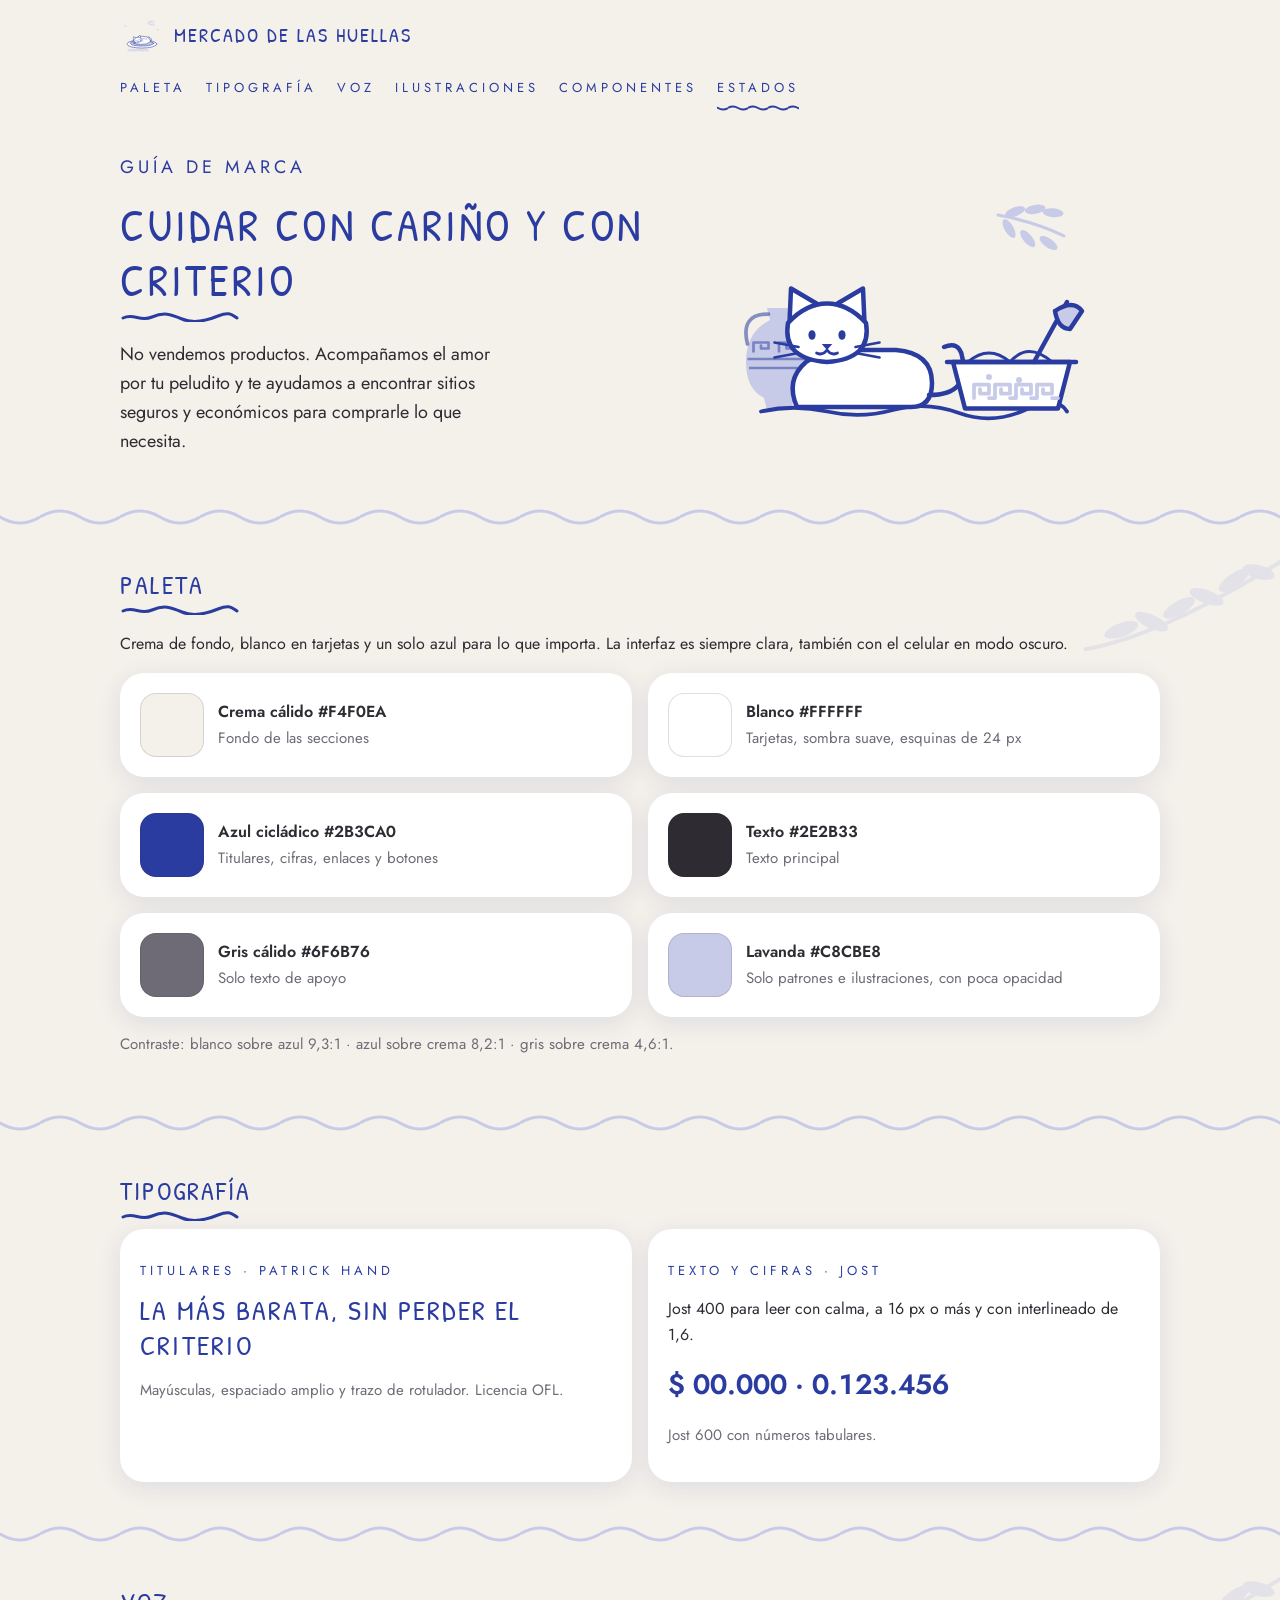
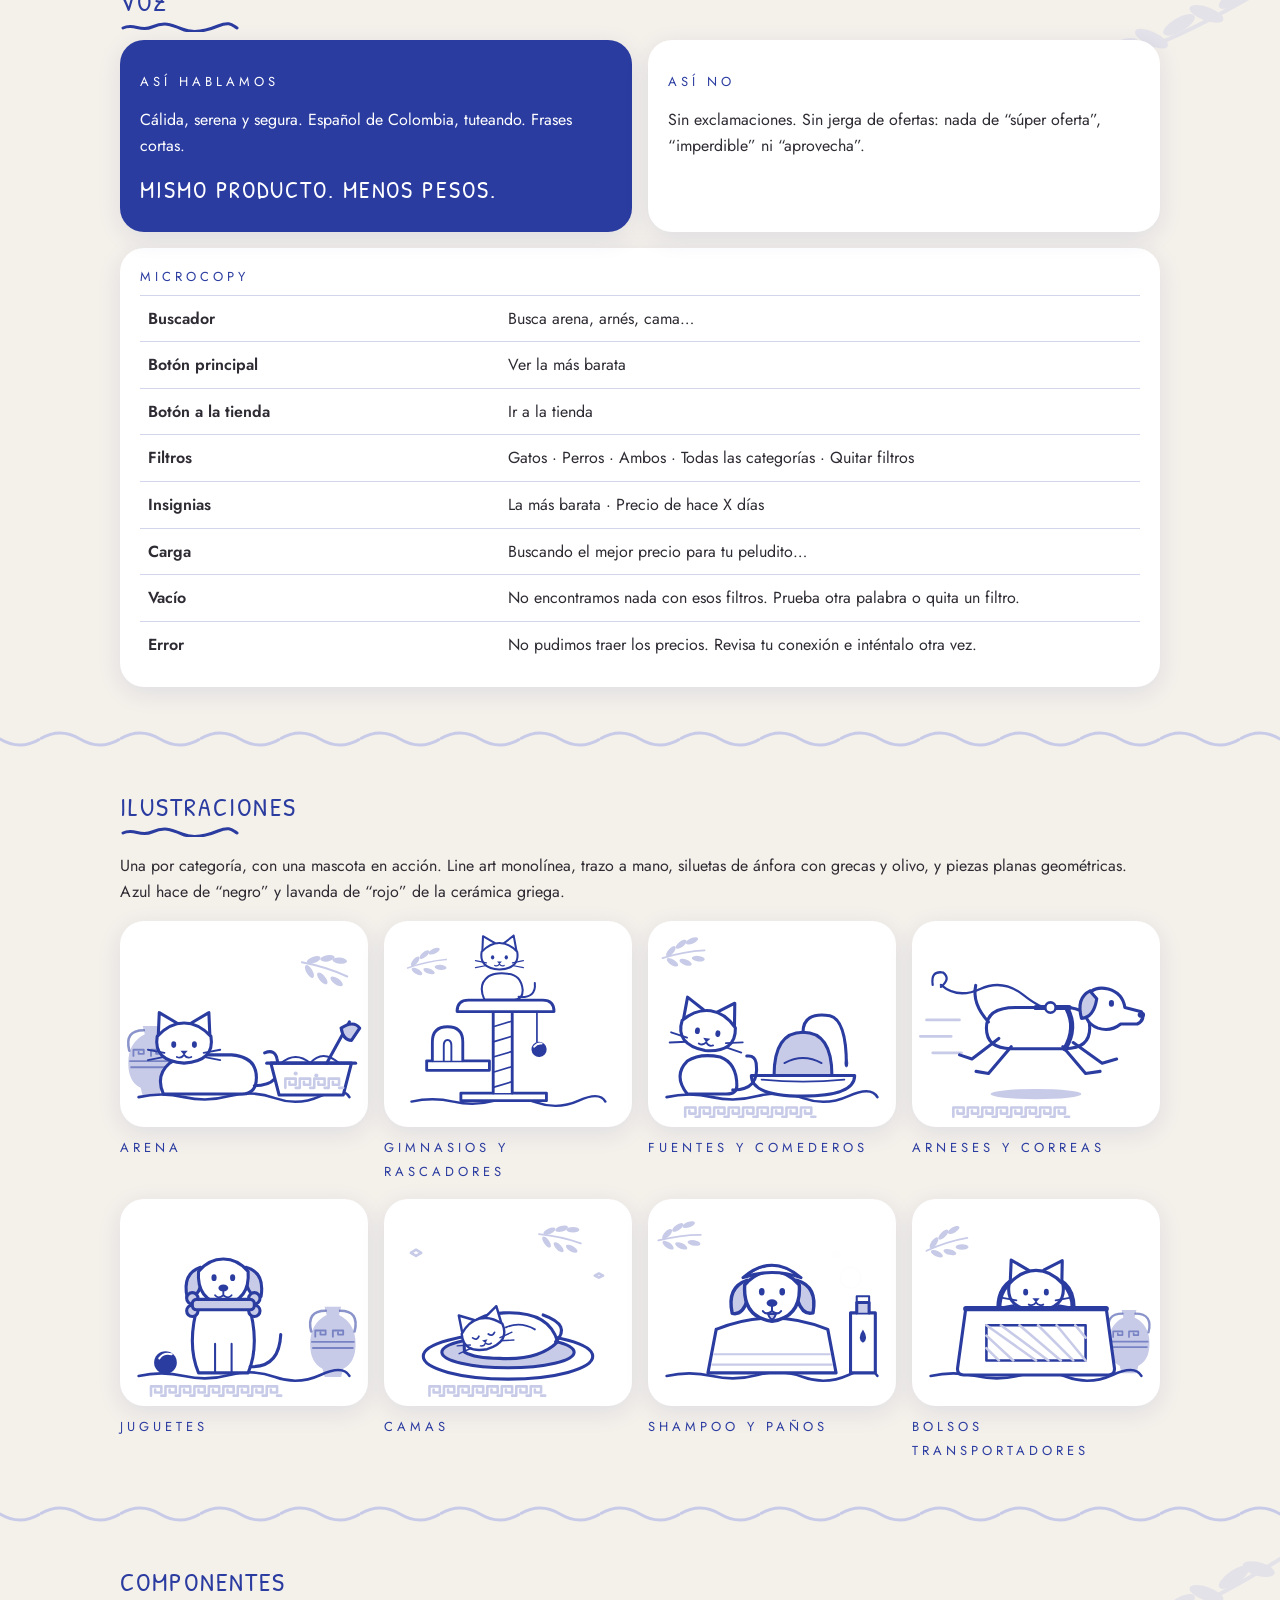
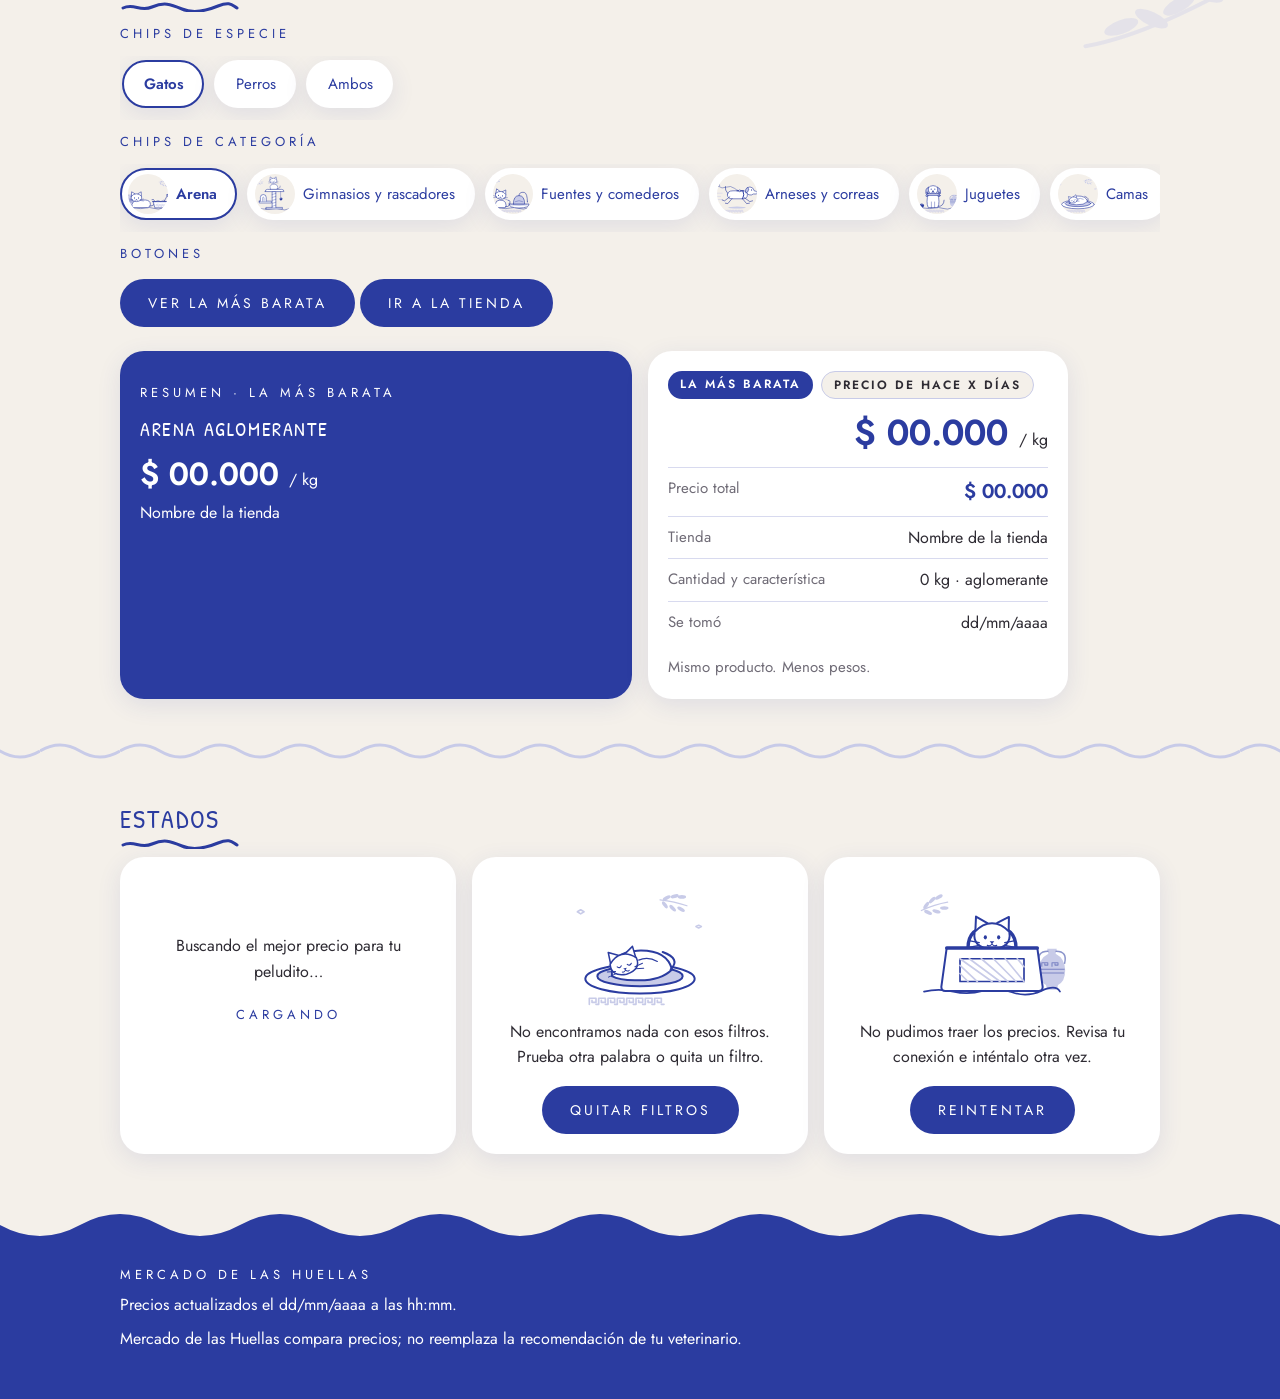
==== brand.html @ 682b3432 "Agrega BRAND.md, brand.html, estilos de marca y 8 ilustraciones SVG Co-Authored-By: Claude Sonnet 5." ====
<!doctype html>
<html lang="es-CO">
<head>
<meta charset="utf-8">
<meta name="viewport" content="width=device-width, initial-scale=1">
<meta name="color-scheme" content="light">
<meta name="theme-color" content="#F4F0EA">
<title>Marca · Mercado de las Huellas</title>
<link rel="preconnect" href="https://fonts.googleapis.com">
<link rel="preconnect" href="https://fonts.gstatic.com" crossorigin>
<link rel="stylesheet" href="https://fonts.googleapis.com/css2?family=Jost:wght@400;600&family=Patrick+Hand&display=swap">
<link rel="stylesheet" href="assets/css/marca.css">
</head>
<body>
<header class="cabecera">
  <div class="contenedor">
    <a class="marca" href="brand.html"><img src="assets/ilustraciones/camas.svg" alt="" width="44" height="37"><b>Mercado de las Huellas</b></a>
    <nav aria-label="Secciones de la marca">
      <ul class="menu">
        <li><a href="#paleta" aria-current="true">Paleta</a></li>
        <li><a href="#tipografia">Tipografía</a></li>
        <li><a href="#voz">Voz</a></li>
        <li><a href="#ilustraciones">Ilustraciones</a></li>
        <li><a href="#componentes">Componentes</a></li>
        <li><a href="#estados">Estados</a></li>
      </ul>
    </nav>
    <div class="hero">
      <div>
        <p class="etiqueta">Guía de marca</p>
        <h1>Cuidar con cariño y con criterio</h1>
        <p>No vendemos productos. Acompañamos el amor por tu peludito y te ayudamos a encontrar sitios seguros y económicos para comprarle lo que necesita.</p>
      </div>
      <img src="assets/ilustraciones/arena-sanitaria.svg" alt="Gato sentado como pan junto a su arenero, con una ánfora y una rama de olivo" width="360" height="300">
    </div>
  </div>
</header>

<div class="onda" aria-hidden="true"></div>

<main>
<section class="seccion seccion--rama" id="paleta">
  <div class="contenedor">
    <h2>Paleta</h2>
    <p>Crema de fondo, blanco en tarjetas y un solo azul para lo que importa. La interfaz es siempre clara, también con el celular en modo oscuro.</p>
    <div class="rejilla rejilla--2">
      <div class="tarjeta muestra"><i style="background:#F4F0EA"></i><div><b>Crema cálido #F4F0EA</b><span class="apoyo">Fondo de las secciones</span></div></div>
      <div class="tarjeta muestra"><i style="background:#FFFFFF"></i><div><b>Blanco #FFFFFF</b><span class="apoyo">Tarjetas, sombra suave, esquinas de 24 px</span></div></div>
      <div class="tarjeta muestra"><i style="background:#2B3CA0"></i><div><b>Azul cicládico #2B3CA0</b><span class="apoyo">Titulares, cifras, enlaces y botones</span></div></div>
      <div class="tarjeta muestra"><i style="background:#2E2B33"></i><div><b>Texto #2E2B33</b><span class="apoyo">Texto principal</span></div></div>
      <div class="tarjeta muestra"><i style="background:#6F6B76"></i><div><b>Gris cálido #6F6B76</b><span class="apoyo">Solo texto de apoyo</span></div></div>
      <div class="tarjeta muestra"><i style="background:#C8CBE8"></i><div><b>Lavanda #C8CBE8</b><span class="apoyo">Solo patrones e ilustraciones, con poca opacidad</span></div></div>
    </div>
    <p class="apoyo">Contraste: blanco sobre azul 9,3:1 · azul sobre crema 8,2:1 · gris sobre crema 4,6:1.</p>
  </div>
</section>

<div class="onda" aria-hidden="true"></div>

<section class="seccion" id="tipografia">
  <div class="contenedor">
    <h2>Tipografía</h2>
    <div class="rejilla rejilla--2">
      <div class="tarjeta">
        <p class="etiqueta">Titulares · Patrick Hand</p>
        <h3 style="font-size:1.75rem">La más barata, sin perder el criterio</h3>
        <p class="apoyo">Mayúsculas, espaciado amplio y trazo de rotulador. Licencia OFL.</p>
      </div>
      <div class="tarjeta">
        <p class="etiqueta">Texto y cifras · Jost</p>
        <p>Jost 400 para leer con calma, a 16 px o más y con interlineado de 1,6.</p>
        <p class="cifra" style="font-size:1.75rem;margin:0">$ 00.000 · 0.123.456</p>
        <p class="apoyo">Jost 600 con números tabulares.</p>
      </div>
    </div>
  </div>
</section>

<div class="onda" aria-hidden="true"></div>

<section class="seccion seccion--rama" id="voz">
  <div class="contenedor">
    <h2>Voz</h2>
    <div class="rejilla rejilla--2">
      <div class="tarjeta tarjeta--azul">
        <p class="etiqueta">Así hablamos</p>
        <p>Cálida, serena y segura. Español de Colombia, tuteando. Frases cortas.</p>
        <h3 style="font-size:1.5rem">Mismo producto. Menos pesos.</h3>
      </div>
      <div class="tarjeta">
        <p class="etiqueta">Así no</p>
        <p>Sin exclamaciones. Sin jerga de ofertas: nada de “súper oferta”, “imperdible” ni “aprovecha”.</p>
      </div>
    </div>
    <div class="tarjeta" style="margin-top:16px">
      <table class="voz">
        <caption class="etiqueta" style="text-align:left;padding-bottom:8px">Microcopy</caption>
        <tbody>
          <tr><th scope="row">Buscador</th><td>Busca arena, arnés, cama…</td></tr>
          <tr><th scope="row">Botón principal</th><td>Ver la más barata</td></tr>
          <tr><th scope="row">Botón a la tienda</th><td>Ir a la tienda</td></tr>
          <tr><th scope="row">Filtros</th><td>Gatos · Perros · Ambos · Todas las categorías · Quitar filtros</td></tr>
          <tr><th scope="row">Insignias</th><td>La más barata · Precio de hace X días</td></tr>
          <tr><th scope="row">Carga</th><td>Buscando el mejor precio para tu peludito…</td></tr>
          <tr><th scope="row">Vacío</th><td>No encontramos nada con esos filtros. Prueba otra palabra o quita un filtro.</td></tr>
          <tr><th scope="row">Error</th><td>No pudimos traer los precios. Revisa tu conexión e inténtalo otra vez.</td></tr>
        </tbody>
      </table>
    </div>
  </div>
</section>

<div class="onda" aria-hidden="true"></div>

<section class="seccion" id="ilustraciones">
  <div class="contenedor">
    <h2>Ilustraciones</h2>
    <p>Una por categoría, con una mascota en acción. Line art monolínea, trazo a mano, siluetas de ánfora con grecas y olivo, y piezas planas geométricas. Azul hace de “negro” y lavanda de “rojo” de la cerámica griega.</p>
    <div class="rejilla rejilla--4 galeria">
<figure><img src="assets/ilustraciones/arena-sanitaria.svg" alt="Gato sentado como pan junto a su arenero" width="240" height="200" loading="lazy"><figcaption><span class="etiqueta">Arena</span></figcaption></figure>
<figure><img src="assets/ilustraciones/gimnasios-rascadores.svg" alt="Gato sobre su gimnasio atrapando una bolita colgante" width="240" height="200" loading="lazy"><figcaption><span class="etiqueta">Gimnasios y rascadores</span></figcaption></figure>
<figure><img src="assets/ilustraciones/fuentes-comederos.svg" alt="Gato sentado frente a una fuente de agua" width="240" height="200" loading="lazy"><figcaption><span class="etiqueta">Fuentes y comederos</span></figcaption></figure>
<figure><img src="assets/ilustraciones/arneses-correas.svg" alt="Perro con arnés corriendo con la correa al viento" width="240" height="200" loading="lazy"><figcaption><span class="etiqueta">Arneses y correas</span></figcaption></figure>
<figure><img src="assets/ilustraciones/juguetes-interactivos.svg" alt="Perro sentado con un hueso de juguete en la boca" width="240" height="200" loading="lazy"><figcaption><span class="etiqueta">Juguetes</span></figcaption></figure>
<figure><img src="assets/ilustraciones/camas.svg" alt="Gato durmiendo hecho un ovillo en su cama" width="240" height="200" loading="lazy"><figcaption><span class="etiqueta">Camas</span></figcaption></figure>
<figure><img src="assets/ilustraciones/shampoo-panos.svg" alt="Perro con toalla después del baño y burbujas" width="240" height="200" loading="lazy"><figcaption><span class="etiqueta">Shampoo y paños</span></figcaption></figure>
<figure><img src="assets/ilustraciones/bolsos-transportadores.svg" alt="Gato asomado en su bolso transportador" width="240" height="200" loading="lazy"><figcaption><span class="etiqueta">Bolsos transportadores</span></figcaption></figure>
    </div>
  </div>
</section>

<div class="onda" aria-hidden="true"></div>

<section class="seccion seccion--rama" id="componentes">
  <div class="contenedor">
    <h2>Componentes</h2>
    <p class="etiqueta">Chips de especie</p>
    <div class="chips" role="group" aria-label="Especie">
      <button class="chip chip--solo" type="button" aria-pressed="true">Gatos</button>
      <button class="chip chip--solo" type="button" aria-pressed="false">Perros</button>
      <button class="chip chip--solo" type="button" aria-pressed="false">Ambos</button>
    </div>
    <p class="etiqueta">Chips de categoría</p>
    <div class="chips" role="group" aria-label="Categoría">
<button class="chip" type="button" aria-pressed="true"><img src="assets/ilustraciones/arena-sanitaria.svg" alt="" width="40" height="40">Arena</button>
<button class="chip" type="button" aria-pressed="false"><img src="assets/ilustraciones/gimnasios-rascadores.svg" alt="" width="40" height="40">Gimnasios y rascadores</button>
<button class="chip" type="button" aria-pressed="false"><img src="assets/ilustraciones/fuentes-comederos.svg" alt="" width="40" height="40">Fuentes y comederos</button>
<button class="chip" type="button" aria-pressed="false"><img src="assets/ilustraciones/arneses-correas.svg" alt="" width="40" height="40">Arneses y correas</button>
<button class="chip" type="button" aria-pressed="false"><img src="assets/ilustraciones/juguetes-interactivos.svg" alt="" width="40" height="40">Juguetes</button>
<button class="chip" type="button" aria-pressed="false"><img src="assets/ilustraciones/camas.svg" alt="" width="40" height="40">Camas</button>
<button class="chip" type="button" aria-pressed="false"><img src="assets/ilustraciones/shampoo-panos.svg" alt="" width="40" height="40">Shampoo y paños</button>
<button class="chip" type="button" aria-pressed="false"><img src="assets/ilustraciones/bolsos-transportadores.svg" alt="" width="40" height="40">Bolsos transportadores</button>
    </div>
    <p class="etiqueta">Botones</p>
    <p><a class="boton" href="#componentes">Ver la más barata</a> <button class="boton" type="button">Ir a la tienda</button></p>

    <div class="rejilla rejilla--2" style="margin-top:24px">
      <div class="tarjeta tarjeta--azul">
        <p class="etiqueta">Resumen · La más barata</p>
        <h3>Arena aglomerante</h3>
        <p class="cifra" style="color:#fff;font-size:2rem;margin:0">$ 00.000 <small style="font-size:1rem;font-weight:400">/ kg</small></p>
        <p style="margin:0">Nombre de la tienda</p>
      </div>
      <article class="tarjeta producto" aria-label="Tarjeta de producto de muestra">
        <div class="insignias"><span class="insignia insignia--barata">La más barata</span><span class="insignia insignia--vieja">Precio de hace X días</span></div>
        <p class="cifra unidad" style="margin:0">$ 00.000 <small>/ kg</small></p>
        <dl>
          <div class="fila"><dt>Precio total</dt><dd class="cifra">$ 00.000</dd></div>
          <div class="fila"><dt>Tienda</dt><dd>Nombre de la tienda</dd></div>
          <div class="fila"><dt>Cantidad y característica</dt><dd>0 kg · aglomerante</dd></div>
          <div class="fila"><dt>Se tomó</dt><dd>dd/mm/aaaa</dd></div>
        </dl>
        <p class="apoyo" style="margin:8px 0 0">Mismo producto. Menos pesos.</p>
      </article>
    </div>
  </div>
</section>

<div class="onda" aria-hidden="true"></div>

<section class="seccion" id="estados">
  <div class="contenedor">
    <h2>Estados</h2>
    <div class="rejilla rejilla--2" style="grid-template-columns:repeat(auto-fit,minmax(min(100%,240px),1fr))">
      <div class="tarjeta estado" role="status">
        <div class="huellas" aria-hidden="true"><svg viewBox="0 0 36 44" aria-hidden="true"><ellipse cx="18" cy="32" rx="11" ry="9"/><ellipse cx="6" cy="19" rx="4.5" ry="6" transform="rotate(-18 6 19)"/><ellipse cx="14" cy="10" rx="4.5" ry="6.5"/><ellipse cx="23" cy="10" rx="4.5" ry="6.5"/><ellipse cx="31" cy="19" rx="4.5" ry="6" transform="rotate(18 31 19)"/></svg><svg viewBox="0 0 36 44" aria-hidden="true"><ellipse cx="18" cy="32" rx="11" ry="9"/><ellipse cx="6" cy="19" rx="4.5" ry="6" transform="rotate(-18 6 19)"/><ellipse cx="14" cy="10" rx="4.5" ry="6.5"/><ellipse cx="23" cy="10" rx="4.5" ry="6.5"/><ellipse cx="31" cy="19" rx="4.5" ry="6" transform="rotate(18 31 19)"/></svg><svg viewBox="0 0 36 44" aria-hidden="true"><ellipse cx="18" cy="32" rx="11" ry="9"/><ellipse cx="6" cy="19" rx="4.5" ry="6" transform="rotate(-18 6 19)"/><ellipse cx="14" cy="10" rx="4.5" ry="6.5"/><ellipse cx="23" cy="10" rx="4.5" ry="6.5"/><ellipse cx="31" cy="19" rx="4.5" ry="6" transform="rotate(18 31 19)"/></svg><svg viewBox="0 0 36 44" aria-hidden="true"><ellipse cx="18" cy="32" rx="11" ry="9"/><ellipse cx="6" cy="19" rx="4.5" ry="6" transform="rotate(-18 6 19)"/><ellipse cx="14" cy="10" rx="4.5" ry="6.5"/><ellipse cx="23" cy="10" rx="4.5" ry="6.5"/><ellipse cx="31" cy="19" rx="4.5" ry="6" transform="rotate(18 31 19)"/></svg></div>
        <p>Buscando el mejor precio para tu peludito…</p>
        <span class="etiqueta">Cargando</span>
      </div>
      <div class="tarjeta estado">
        <img src="assets/ilustraciones/camas.svg" alt="Gato durmiendo en su cama" width="160" height="133">
        <p>No encontramos nada con esos filtros. Prueba otra palabra o quita un filtro.</p>
        <button class="boton" type="button">Quitar filtros</button>
      </div>
      <div class="tarjeta estado" role="alert">
        <img src="assets/ilustraciones/bolsos-transportadores.svg" alt="Gato asomado en su bolso transportador" width="160" height="133">
        <p>No pudimos traer los precios. Revisa tu conexión e inténtalo otra vez.</p>
        <button class="boton" type="button">Reintentar</button>
      </div>
    </div>
  </div>
</section>
</main>

<footer class="pie">
  <div class="contenedor">
    <p class="etiqueta" style="color:#fff">Mercado de las Huellas</p>
    <p>Precios actualizados el dd/mm/aaaa a las hh:mm.</p>
    <p>Mercado de las Huellas compara precios; no reemplaza la recomendación de tu veterinario.</p>
  </div>
</footer>

<script>
(function () {
  var links = document.querySelectorAll('.menu a');
  if (!('IntersectionObserver' in window)) return;
  var io = new IntersectionObserver(function (es) {
    es.forEach(function (e) {
      if (!e.isIntersecting) return;
      links.forEach(function (a) { a.setAttribute('aria-current', a.getAttribute('href') === '#' + e.target.id ? 'true' : 'false'); });
    });
  }, { rootMargin: '-30% 0px -60% 0px' });
  document.querySelectorAll('main section[id]').forEach(function (s) { io.observe(s); });
  document.querySelectorAll('.chips').forEach(function (g) {
    g.addEventListener('click', function (ev) {
      var b = ev.target.closest('.chip'); if (!b) return;
      g.querySelectorAll('.chip').forEach(function (c) { c.setAttribute('aria-pressed', c === b ? 'true' : 'false'); });
    });
  });
})();
</script>
</body>
</html>
---- assets/css/marca.css ----
/* Mercado de las Huellas — estilos de marca. Ver BRAND.md */
:root {
  color-scheme: light;
  --crema: #F4F0EA;
  --blanco: #FFFFFF;
  --azul: #2B3CA0;
  --texto: #2E2B33;
  --gris: #6F6B76;
  --lavanda: #C8CBE8;
  --radio: 24px;
  --sombra: 0 6px 24px rgba(43, 60, 160, .10);
  --f-titulo: "Patrick Hand", "Segoe Print", "Comic Sans MS", cursive;
  --f-texto: "Jost", "Helvetica Neue", Arial, sans-serif;
}
* { box-sizing: border-box; }
html { background: var(--crema); color-scheme: light; scroll-behavior: smooth; }
body {
  margin: 0; overflow-wrap: break-word; background: var(--crema); color: var(--texto);
  font: 400 16px/1.6 var(--f-texto);
  -webkit-text-size-adjust: 100%;
}
img, svg { max-width: 100%; }
a { color: var(--azul); text-underline-offset: 3px; }
:focus-visible { outline: 3px solid var(--azul); outline-offset: 3px; border-radius: 6px; }

h1, h2, h3 {
  font-family: var(--f-titulo); font-weight: 400; color: var(--azul);
  text-transform: uppercase; letter-spacing: .08em; line-height: 1.25; margin: 0 0 .5rem;
}
h1 { font-size: 2rem; }
h2 { font-size: 1.6rem; }
h3 { font-size: 1.25rem; }
h1::after, h2::after {
  content: ""; display: block; width: 120px; height: 10px; margin-top: 4px;
  background: url("data:image/svg+xml,%3Csvg xmlns='http://www.w3.org/2000/svg' viewBox='0 0 120 10'%3E%3Cpath d='M3 6C14 1 20 10 32 5S50 2 62 7 86 9 98 4 112 3 117 6' fill='none' stroke='%232B3CA0' stroke-width='3' stroke-linecap='round'/%3E%3C/svg%3E") no-repeat;
}
.etiqueta {
  font: 400 .8125rem/1.4 var(--f-texto); text-transform: uppercase; letter-spacing: 4px; color: var(--azul);
}
.apoyo { color: var(--gris); font-size: .9375rem; }
.cifra { font-weight: 600; font-variant-numeric: tabular-nums; color: var(--azul); }

.contenedor { width: min(100% - 40px, 1040px); margin-inline: auto; }
.seccion { padding: 40px 0; position: relative; }
.seccion--rama {
  background: url("data:image/svg+xml,%3Csvg xmlns='http://www.w3.org/2000/svg' viewBox='0 0 160 90' opacity='.35'%3E%3Cpath d='M4 80Q60 70 150 14' fill='none' stroke='%23C8CBE8' stroke-width='3' stroke-linecap='round'/%3E%3Cg fill='%23C8CBE8'%3E%3Cellipse cx='30' cy='66' rx='13' ry='5' transform='rotate(-20 30 66)'/%3E%3Cellipse cx='52' cy='60' rx='13' ry='5' transform='rotate(25 52 60)'/%3E%3Cellipse cx='72' cy='50' rx='13' ry='5' transform='rotate(-30 72 50)'/%3E%3Cellipse cx='92' cy='42' rx='13' ry='5' transform='rotate(20 92 42)'/%3E%3Cellipse cx='112' cy='30' rx='13' ry='5' transform='rotate(-35 112 30)'/%3E%3Cellipse cx='130' cy='24' rx='12' ry='5' transform='rotate(15 130 24)'/%3E%3C/g%3E%3C/svg%3E") no-repeat right -20px top 10px / 220px;
}
.onda {
  height: 24px;
  background: url("data:image/svg+xml,%3Csvg xmlns='http://www.w3.org/2000/svg' viewBox='0 0 80 24'%3E%3Cpath d='M0 12Q20 0 40 12T80 12' fill='none' stroke='%23C8CBE8' stroke-width='3'/%3E%3C/svg%3E") repeat-x center / 80px 24px;
}

/* Encabezado y menú */
.cabecera { background: var(--crema); padding: 16px 0 0; }
.marca { display: flex; align-items: center; gap: 10px; text-decoration: none; }
.marca b { font: 400 1.25rem/1.2 var(--f-titulo); text-transform: uppercase; letter-spacing: .1em; color: var(--azul); }
.menu { display: flex; gap: 20px; overflow-x: auto; padding: 14px 0 10px; margin: 0; list-style: none; scrollbar-width: none; }
.menu a {
  display: inline-flex; align-items: center; min-height: 44px; padding-bottom: 4px; white-space: nowrap;
  font: 400 .8125rem/1 var(--f-texto); text-transform: uppercase; letter-spacing: 4px;
  color: var(--azul); text-decoration: none;
}
.menu a[aria-current="true"] {
  background: url("data:image/svg+xml,%3Csvg xmlns='http://www.w3.org/2000/svg' viewBox='0 0 20 6'%3E%3Cpath d='M0 3Q5 0 10 3T20 3' fill='none' stroke='%232B3CA0' stroke-width='2'/%3E%3C/svg%3E") repeat-x bottom / 20px 6px;
}
.hero { display: grid; grid-template-columns: minmax(0, 1fr); gap: 8px; align-items: center; padding: 16px 0 32px; }
.hero img { width: min(100%, 360px); height: auto; margin-inline: auto; display: block; }
.hero p { font-size: 1.125rem; max-width: 34ch; }

/* Botones */
.boton {
  display: inline-flex; align-items: center; justify-content: center; min-height: 48px; padding: 0 28px;
  border: 0; border-radius: 999px; background: var(--azul); color: #fff; cursor: pointer;
  font: 400 .875rem/1 var(--f-texto); text-transform: uppercase; letter-spacing: 3px; text-decoration: none;
}
.boton:hover { background: #22308a; }
.boton:focus-visible { outline-color: var(--azul); outline-offset: 4px; }

/* Tarjetas */
.tarjeta { background: var(--blanco); border-radius: var(--radio); box-shadow: var(--sombra); padding: 20px; }
.tarjeta--azul { background: var(--azul); color: #fff; box-shadow: var(--sombra); }
.tarjeta--azul .etiqueta, .tarjeta--azul h3 { color: #fff; }
.rejilla { display: grid; grid-template-columns: minmax(0, 1fr); gap: 16px; }

/* Paleta */
.muestra { display: flex; gap: 14px; align-items: center; }
.muestra i { flex: none; width: 64px; height: 64px; border-radius: 16px; border: 1px solid rgba(46, 43, 51, .15); }
.muestra b { display: block; font-weight: 600; font-variant-numeric: tabular-nums; }

/* Chips */
.chips { display: flex; gap: 10px; overflow-x: auto; padding: 4px 2px 12px; scroll-snap-type: x proximity; scrollbar-width: none; }
.chip {
  flex: none; scroll-snap-align: start; display: inline-flex; align-items: center; gap: 8px; min-height: 48px;
  padding: 4px 18px 4px 6px; border-radius: 999px; background: var(--blanco); color: var(--azul);
  border: 2px solid transparent; box-shadow: var(--sombra); cursor: pointer;
  font: 400 .9375rem/1.2 var(--f-texto);
}
.chip img { width: 40px; height: 40px; border-radius: 50%; background: var(--crema); object-fit: cover; }
.chip--solo { padding-left: 20px; }
.chip[aria-pressed="true"] { border-color: var(--azul); background: var(--blanco); font-weight: 600; }

/* Insignias */
.insignia {
  display: inline-block; padding: 4px 12px; border-radius: 999px; font: 600 .75rem/1.5 var(--f-texto);
  text-transform: uppercase; letter-spacing: 2px;
}
.insignia--barata { background: var(--azul); color: #fff; }
.insignia--vieja { background: var(--crema); color: var(--texto); border: 1px solid var(--lavanda); }

/* Tarjeta de producto */
.producto { display: grid; gap: 4px; max-width: 420px; }
.producto .insignias { display: flex; flex-wrap: wrap; gap: 8px; margin-bottom: 8px; }
.producto .unidad { font-size: 2.25rem; line-height: 1.2; text-align: right; }
.producto .unidad small { font-size: 1rem; font-weight: 400; color: var(--texto); }
.producto dl { margin: 8px 0 0; }
.producto .fila { display: flex; justify-content: space-between; gap: 16px; padding: 8px 0; border-top: 1px solid rgba(200, 203, 232, .7); }
.producto dt { color: var(--gris); font-size: .9375rem; }
.producto dd { margin: 0; text-align: right; font-variant-numeric: tabular-nums; }
.producto dd.cifra { font-size: 1.25rem; }

/* Estados */
.estado { text-align: center; }
.estado img { width: 160px; height: auto; margin: 0 auto 8px; display: block; }
.estado p { margin: 0 auto 16px; max-width: 32ch; }
.huellas { display: flex; gap: 4px; justify-content: center; height: 48px; margin-bottom: 8px; }
.huellas svg { width: 36px; height: 44px; fill: var(--azul); opacity: 0; animation: camina 1s linear infinite; }
.huellas svg:nth-child(odd) { transform: translateY(-8px) rotate(8deg); }
.huellas svg:nth-child(even) { transform: translateY(8px) rotate(8deg); }
.huellas svg:nth-child(2) { animation-delay: .25s; }
.huellas svg:nth-child(3) { animation-delay: .5s; }
.huellas svg:nth-child(4) { animation-delay: .75s; }
@keyframes camina { 0% { opacity: 0 } 20% { opacity: 1 } 70% { opacity: 1 } 100% { opacity: 0 } }

/* Ilustraciones */
.galeria figure { margin: 0; min-width: 0; }
.rejilla--4.galeria { grid-template-columns: repeat(2, minmax(0, 1fr)); }
.galeria img { width: 100%; height: auto; background: var(--blanco); border-radius: var(--radio); box-shadow: var(--sombra); display: block; }
.galeria figcaption { margin-top: 8px; font-size: .9375rem; }

/* Tablas de voz */
.voz { width: 100%; border-collapse: collapse; }
.voz th, .voz td { text-align: left; padding: 10px 8px; border-top: 1px solid rgba(200, 203, 232, .8); vertical-align: top; }
.voz th { font-weight: 600; width: 36%; }

/* Pie */
.pie { position: relative; background: var(--azul); color: #fff; margin-top: 48px; padding: 24px 0 40px; }
.pie::before {
  content: ""; position: absolute; left: 0; right: 0; top: -39px; height: 40px;
  background: url("data:image/svg+xml,%3Csvg xmlns='http://www.w3.org/2000/svg' viewBox='0 0 160 40' preserveAspectRatio='none'%3E%3Cpath d='M0 40V22Q40 0 80 22T160 22V40Z' fill='%232B3CA0'/%3E%3C/svg%3E") repeat-x bottom / 160px 40px;
}
.pie a { color: #fff; }
.pie p { margin: 0 0 8px; }

@media (min-width: 720px) {
  .hero { grid-template-columns: minmax(0, 1.1fr) minmax(0, 1fr); }
  .rejilla--2 { grid-template-columns: repeat(2, minmax(0, 1fr)); }
  .rejilla--4, .rejilla--4.galeria { grid-template-columns: repeat(4, minmax(0, 1fr)); }
  h1 { font-size: 2.75rem; }
}
@media (prefers-reduced-motion: reduce) {
  html { scroll-behavior: auto; }
  *, *::before, *::after { animation: none !important; transition: none !important; }
  .huellas svg { opacity: .8; }
}
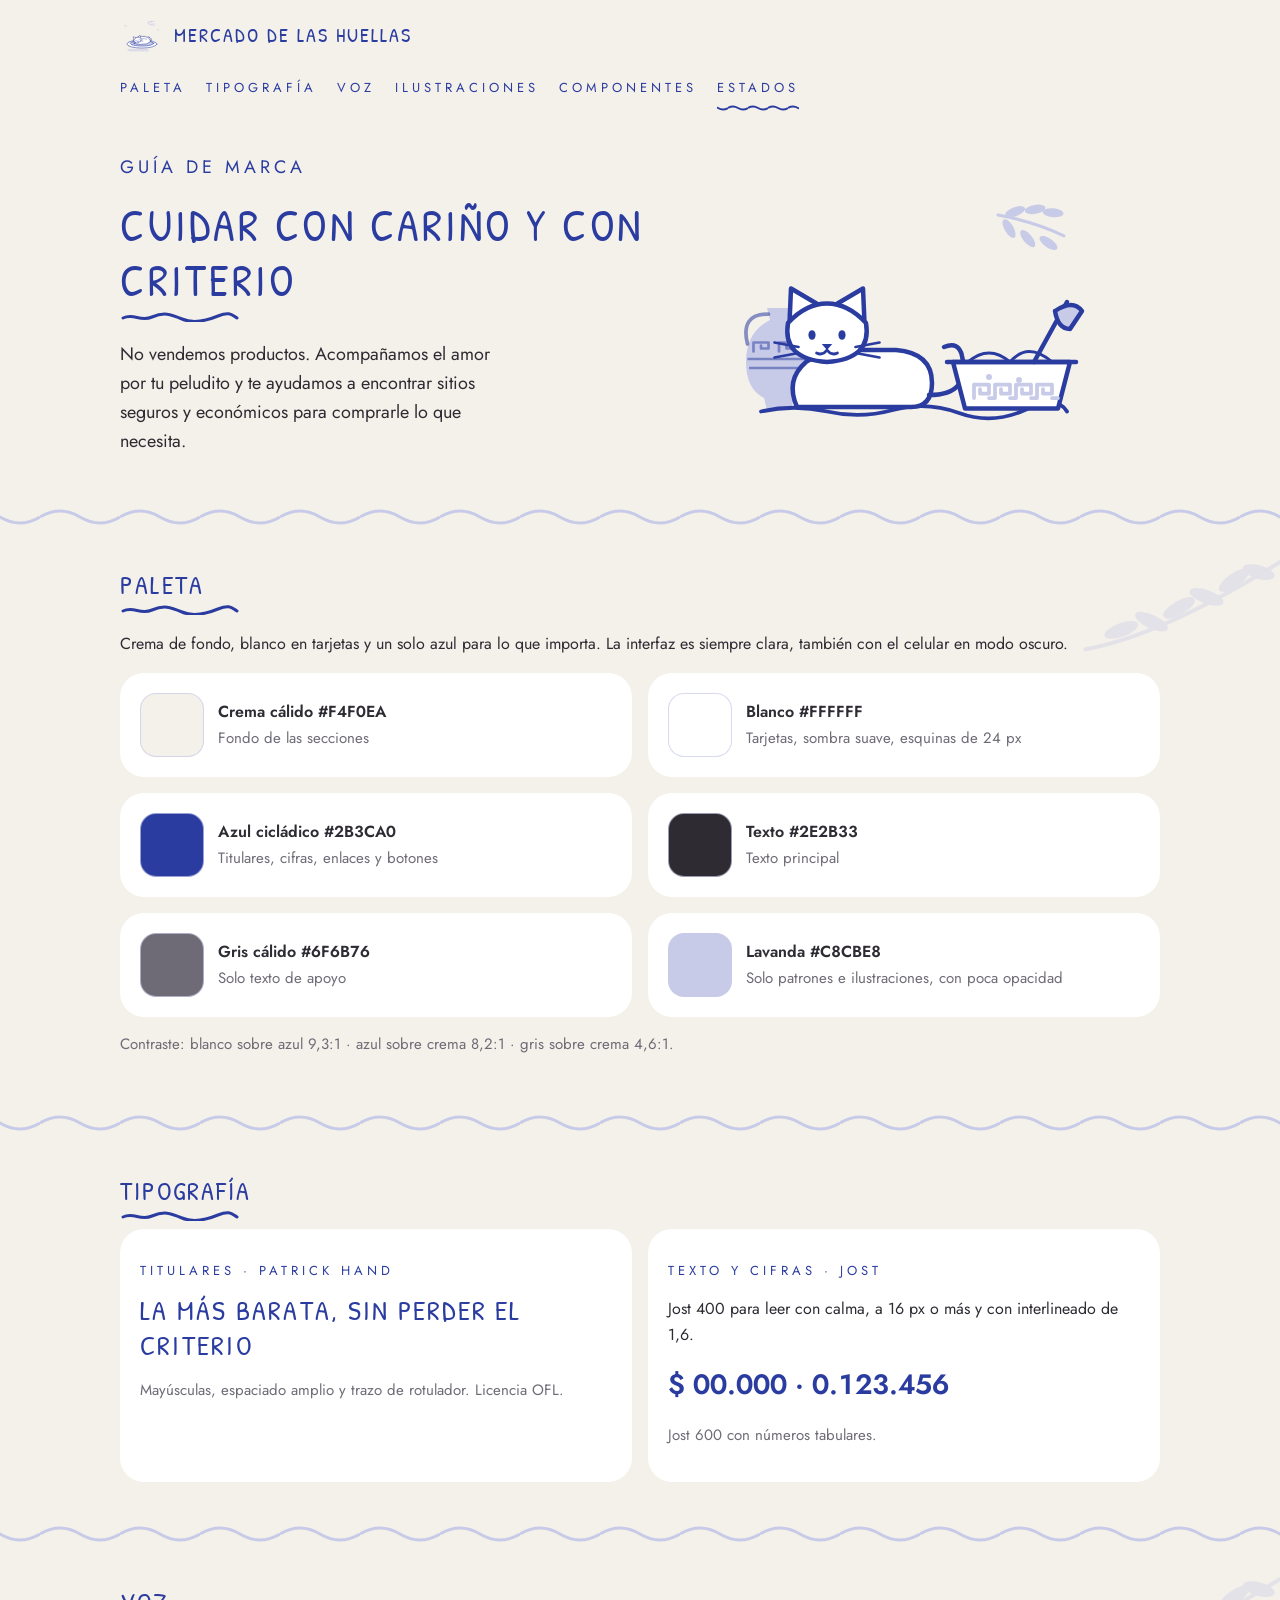
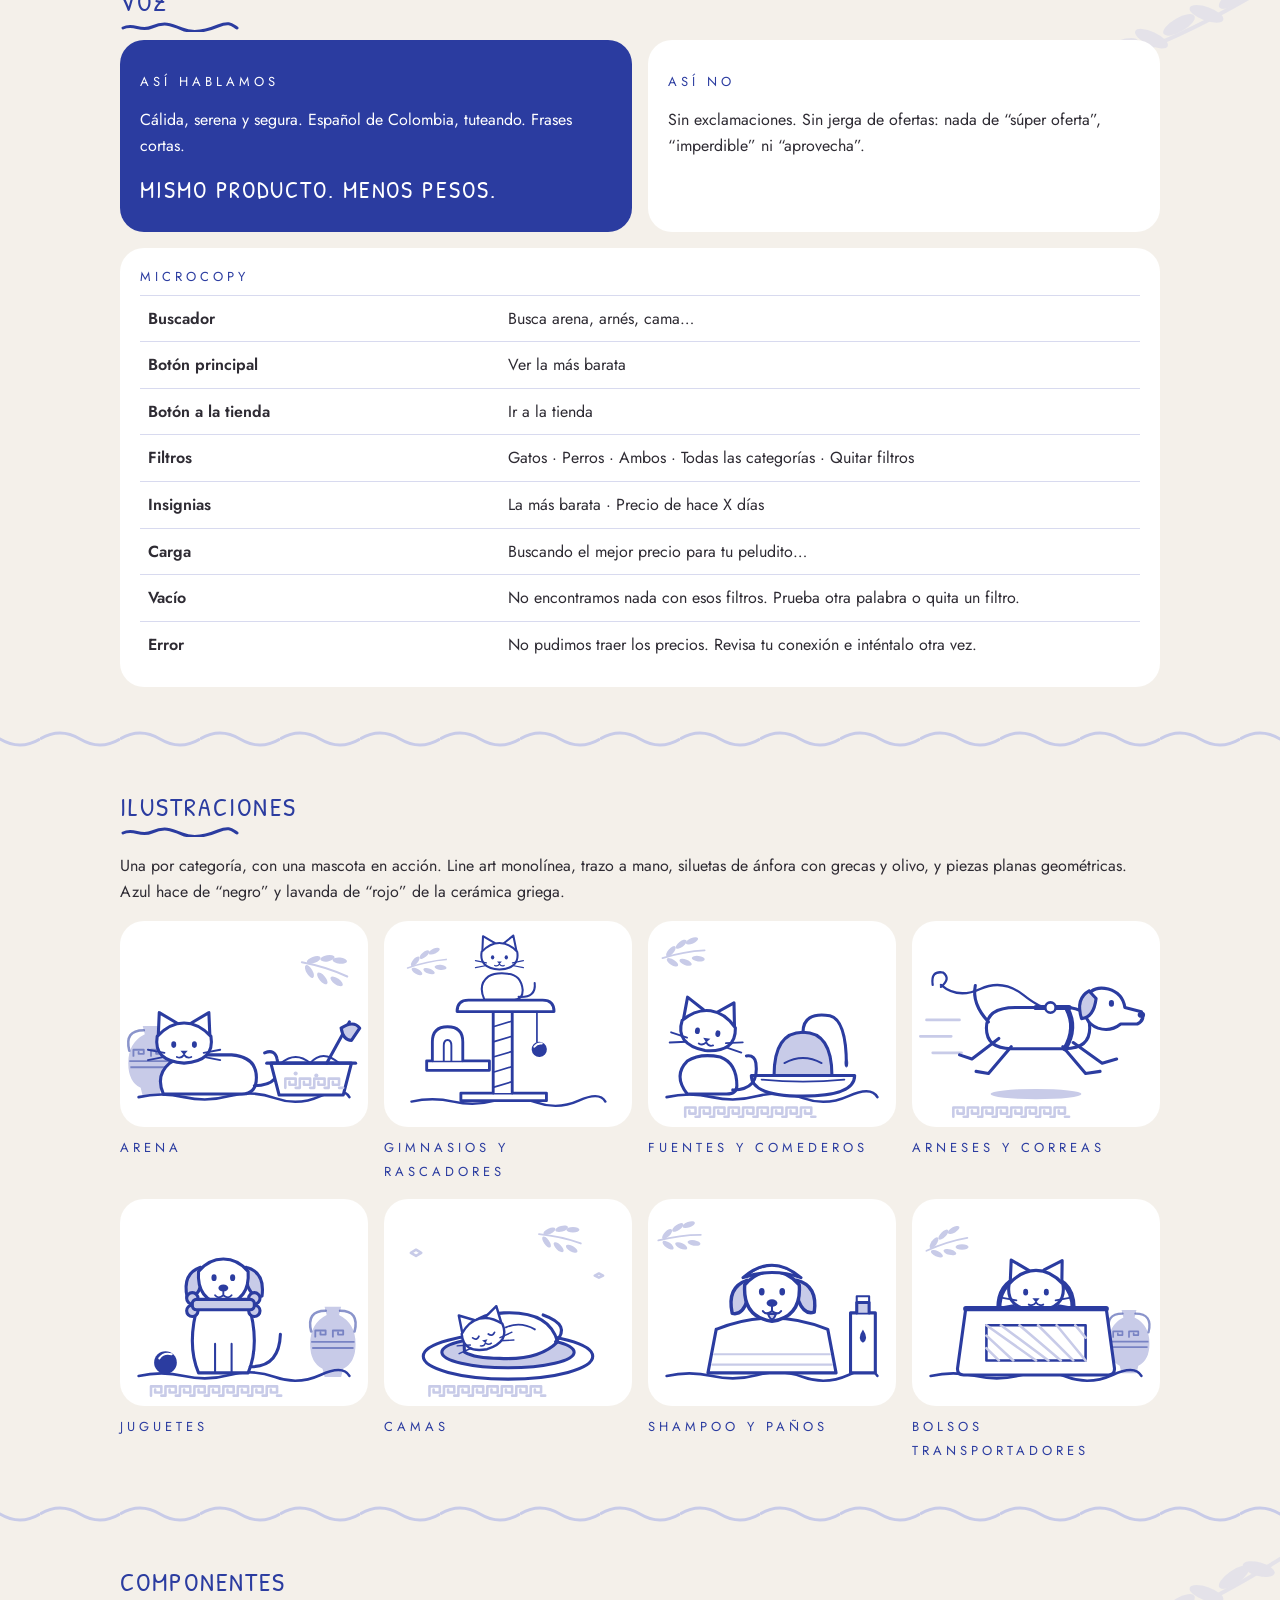
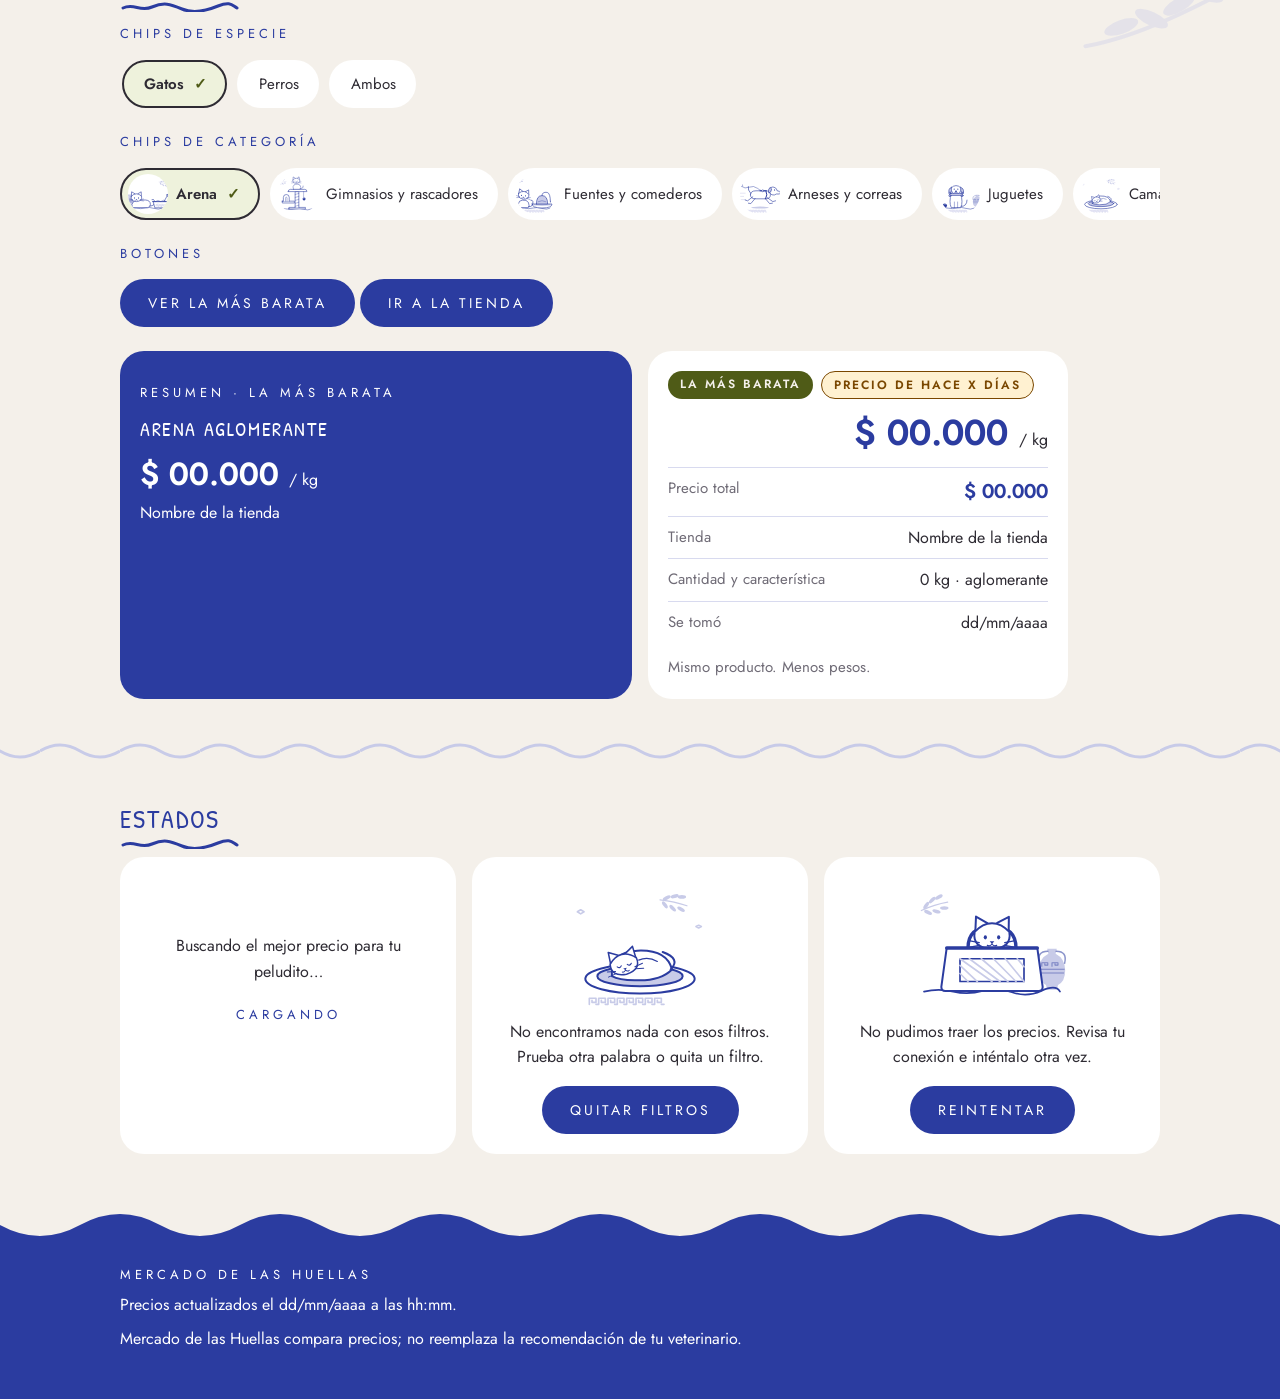
==== commit 2279aa06: "Tarjeta tipo comparador con fotos, modo oscuro, búsqueda con sinónimos y navbar fija - scraper.py: c" ====
--- a/brand.html
+++ b/brand.html
@@ -1,5 +1,5 @@
 <!doctype html>
-<html lang="es-CO">
+<html lang="es-CO" data-tema="claro">
 <head>
 <meta charset="utf-8">
 <meta name="viewport" content="width=device-width, initial-scale=1">
--- a/assets/css/marca.css
+++ b/assets/css/marca.css
@@ -1,19 +1,32 @@
 /* Mercado de las Huellas — estilos de marca. Ver BRAND.md */
 :root {
-  color-scheme: light;
-  --crema: #F4F0EA;
-  --blanco: #FFFFFF;
-  --azul: #2B3CA0;
-  --texto: #2E2B33;
-  --gris: #6F6B76;
-  --lavanda: #C8CBE8;
+  /* Sigue el sistema; [data-tema] lo fija el interruptor. Cada color: light-dark(claro, oscuro). */
+  color-scheme: light dark;
+  --crema: light-dark(#F4F0EA, #0F1330);
+  --blanco: light-dark(#FFFFFF, #1A2052);
+  --azul: light-dark(#2B3CA0, #A9B6FF);
+  --sobre-azul: light-dark(#FFFFFF, #0F1330);
+  --azul-hover: light-dark(#22308a, #C4CDFF);
+  --texto: light-dark(#2E2B33, #ECEBF2);
+  --gris: light-dark(#6F6B76, #B4B1C2);
+  --lavanda: light-dark(#C8CBE8, #3A4382);
+  --linea: light-dark(rgba(200, 203, 232, .7), rgba(169, 182, 255, .22));
+  --oliva: light-dark(#4F5B17, #BCCE6C);
+  --oliva-fondo: light-dark(#EEF2DC, #2A3114);
+  --ambar: light-dark(#7A4700, #F2B84B);
+  --ambar-fondo: light-dark(#FFF1D1, #3A2A0A);
+  --terracota: light-dark(#A23D24, #F4A08A);
+  --terracota-fondo: light-dark(#FBE9E4, #3E1D17);
+  --pie: light-dark(#2B3CA0, #1F2766);
   --radio: 24px;
-  --sombra: 0 6px 24px rgba(43, 60, 160, .10);
+  --sombra: light-dark(0 6px 24px rgba(43, 60, 160, .10), 0 6px 24px rgba(0, 0, 0, .35));
   --f-titulo: "Patrick Hand", "Segoe Print", "Comic Sans MS", cursive;
   --f-texto: "Jost", "Helvetica Neue", Arial, sans-serif;
 }
+:root[data-tema="claro"] { color-scheme: light; }
+:root[data-tema="oscuro"] { color-scheme: dark; }
 * { box-sizing: border-box; }
-html { background: var(--crema); color-scheme: light; scroll-behavior: smooth; }
+html { background: var(--crema); scroll-behavior: smooth; }
 body {
   margin: 0; overflow-wrap: break-word; background: var(--crema); color: var(--texto);
   font: 400 16px/1.6 var(--f-texto);
@@ -31,8 +44,9 @@
 h2 { font-size: 1.6rem; }
 h3 { font-size: 1.25rem; }
 h1::after, h2::after {
-  content: ""; display: block; width: 120px; height: 10px; margin-top: 4px;
-  background: url("data:image/svg+xml,%3Csvg xmlns='http://www.w3.org/2000/svg' viewBox='0 0 120 10'%3E%3Cpath d='M3 6C14 1 20 10 32 5S50 2 62 7 86 9 98 4 112 3 117 6' fill='none' stroke='%232B3CA0' stroke-width='3' stroke-linecap='round'/%3E%3C/svg%3E") no-repeat;
+  content: ""; display: block; width: 120px; height: 10px; margin-top: 4px; background: var(--azul);
+  -webkit-mask: url("data:image/svg+xml,%3Csvg xmlns='http://www.w3.org/2000/svg' viewBox='0 0 120 10'%3E%3Cpath d='M3 6C14 1 20 10 32 5S50 2 62 7 86 9 98 4 112 3 117 6' fill='none' stroke='%23000' stroke-width='3' stroke-linecap='round'/%3E%3C/svg%3E") no-repeat;
+  mask: url("data:image/svg+xml,%3Csvg xmlns='http://www.w3.org/2000/svg' viewBox='0 0 120 10'%3E%3Cpath d='M3 6C14 1 20 10 32 5S50 2 62 7 86 9 98 4 112 3 117 6' fill='none' stroke='%23000' stroke-width='3' stroke-linecap='round'/%3E%3C/svg%3E") no-repeat;
 }
 .etiqueta {
   font: 400 .8125rem/1.4 var(--f-texto); text-transform: uppercase; letter-spacing: 4px; color: var(--azul);
@@ -63,6 +77,7 @@
 .menu a[aria-current="true"] {
   background: url("data:image/svg+xml,%3Csvg xmlns='http://www.w3.org/2000/svg' viewBox='0 0 20 6'%3E%3Cpath d='M0 3Q5 0 10 3T20 3' fill='none' stroke='%232B3CA0' stroke-width='2'/%3E%3C/svg%3E") repeat-x bottom / 20px 6px;
 }
+:root[data-tema="oscuro"] .menu a[aria-current="true"] { filter: invert(.75) sepia(1) hue-rotate(190deg); }
 .hero { display: grid; grid-template-columns: minmax(0, 1fr); gap: 8px; align-items: center; padding: 16px 0 32px; }
 .hero img { width: min(100%, 360px); height: auto; margin-inline: auto; display: block; }
 .hero p { font-size: 1.125rem; max-width: 34ch; }
@@ -70,21 +85,21 @@
 /* Botones */
 .boton {
   display: inline-flex; align-items: center; justify-content: center; min-height: 48px; padding: 0 28px;
-  border: 0; border-radius: 999px; background: var(--azul); color: #fff; cursor: pointer;
+  border: 0; border-radius: 999px; background: var(--azul); color: var(--sobre-azul); cursor: pointer;
   font: 400 .875rem/1 var(--f-texto); text-transform: uppercase; letter-spacing: 3px; text-decoration: none;
 }
-.boton:hover { background: #22308a; }
+.boton:hover { background: var(--azul-hover); }
 .boton:focus-visible { outline-color: var(--azul); outline-offset: 4px; }
 
 /* Tarjetas */
 .tarjeta { background: var(--blanco); border-radius: var(--radio); box-shadow: var(--sombra); padding: 20px; }
-.tarjeta--azul { background: var(--azul); color: #fff; box-shadow: var(--sombra); }
-.tarjeta--azul .etiqueta, .tarjeta--azul h3 { color: #fff; }
+.tarjeta--azul { background: var(--azul); color: var(--sobre-azul); box-shadow: var(--sombra); }
+.tarjeta--azul .etiqueta, .tarjeta--azul h3 { color: var(--sobre-azul); }
 .rejilla { display: grid; grid-template-columns: minmax(0, 1fr); gap: 16px; }
 
 /* Paleta */
 .muestra { display: flex; gap: 14px; align-items: center; }
-.muestra i { flex: none; width: 64px; height: 64px; border-radius: 16px; border: 1px solid rgba(46, 43, 51, .15); }
+.muestra i { flex: none; width: 64px; height: 64px; border-radius: 16px; border: 1px solid var(--linea); }
 .muestra b { display: block; font-weight: 600; font-variant-numeric: tabular-nums; }
 
 /* Chips */
@@ -95,17 +110,19 @@
   border: 2px solid transparent; box-shadow: var(--sombra); cursor: pointer;
   font: 400 .9375rem/1.2 var(--f-texto);
 }
-.chip img { width: 40px; height: 40px; border-radius: 50%; background: var(--crema); object-fit: cover; }
+.chip img { width: 40px; height: 40px; border-radius: 50%; background: #fff; object-fit: cover; }
 .chip--solo { padding-left: 20px; }
-.chip[aria-pressed="true"] { border-color: var(--azul); background: var(--blanco); font-weight: 600; }
+.chip { color: var(--texto); }
+.chip[aria-pressed="true"] { border-color: var(--texto); background: var(--oliva-fondo); font-weight: 600; }
+.chip[aria-pressed="true"]::after { content: "\2713"; color: var(--oliva); font-weight: 600; margin-left: 2px; }
 
 /* Insignias */
 .insignia {
   display: inline-block; padding: 4px 12px; border-radius: 999px; font: 600 .75rem/1.5 var(--f-texto);
   text-transform: uppercase; letter-spacing: 2px;
 }
-.insignia--barata { background: var(--azul); color: #fff; }
-.insignia--vieja { background: var(--crema); color: var(--texto); border: 1px solid var(--lavanda); }
+.insignia--barata { background: var(--oliva); color: var(--crema); }
+.insignia--vieja { background: var(--ambar-fondo); color: var(--ambar); border: 1px solid var(--ambar); }
 
 /* Tarjeta de producto */
 .producto { display: grid; gap: 4px; max-width: 420px; }
@@ -113,7 +130,7 @@
 .producto .unidad { font-size: 2.25rem; line-height: 1.2; text-align: right; }
 .producto .unidad small { font-size: 1rem; font-weight: 400; color: var(--texto); }
 .producto dl { margin: 8px 0 0; }
-.producto .fila { display: flex; justify-content: space-between; gap: 16px; padding: 8px 0; border-top: 1px solid rgba(200, 203, 232, .7); }
+.producto .fila { display: flex; justify-content: space-between; gap: 16px; padding: 8px 0; border-top: 1px solid var(--linea); }
 .producto dt { color: var(--gris); font-size: .9375rem; }
 .producto dd { margin: 0; text-align: right; font-variant-numeric: tabular-nums; }
 .producto dd.cifra { font-size: 1.25rem; }
@@ -134,19 +151,21 @@
 /* Ilustraciones */
 .galeria figure { margin: 0; min-width: 0; }
 .rejilla--4.galeria { grid-template-columns: repeat(2, minmax(0, 1fr)); }
-.galeria img { width: 100%; height: auto; background: var(--blanco); border-radius: var(--radio); box-shadow: var(--sombra); display: block; }
+.galeria img { width: 100%; height: auto; background: #fff; border-radius: var(--radio); box-shadow: var(--sombra); display: block; }
 .galeria figcaption { margin-top: 8px; font-size: .9375rem; }
 
 /* Tablas de voz */
 .voz { width: 100%; border-collapse: collapse; }
-.voz th, .voz td { text-align: left; padding: 10px 8px; border-top: 1px solid rgba(200, 203, 232, .8); vertical-align: top; }
+.voz th, .voz td { text-align: left; padding: 10px 8px; border-top: 1px solid var(--linea); vertical-align: top; }
 .voz th { font-weight: 600; width: 36%; }
 
 /* Pie */
-.pie { position: relative; background: var(--azul); color: #fff; margin-top: 48px; padding: 24px 0 40px; }
+.pie { position: relative; background: var(--pie); color: #fff; margin-top: 48px; padding: 24px 0 40px; }
 .pie::before {
   content: ""; position: absolute; left: 0; right: 0; top: -39px; height: 40px;
-  background: url("data:image/svg+xml,%3Csvg xmlns='http://www.w3.org/2000/svg' viewBox='0 0 160 40' preserveAspectRatio='none'%3E%3Cpath d='M0 40V22Q40 0 80 22T160 22V40Z' fill='%232B3CA0'/%3E%3C/svg%3E") repeat-x bottom / 160px 40px;
+  background: var(--pie);
+  -webkit-mask: url("data:image/svg+xml,%3Csvg xmlns='http://www.w3.org/2000/svg' viewBox='0 0 160 40' preserveAspectRatio='none'%3E%3Cpath d='M0 40V22Q40 0 80 22T160 22V40Z' fill='%23000'/%3E%3C/svg%3E") repeat-x bottom / 160px 40px;
+  mask: url("data:image/svg+xml,%3Csvg xmlns='http://www.w3.org/2000/svg' viewBox='0 0 160 40' preserveAspectRatio='none'%3E%3Cpath d='M0 40V22Q40 0 80 22T160 22V40Z' fill='%23000'/%3E%3C/svg%3E") repeat-x bottom / 160px 40px;
 }
 .pie a { color: #fff; }
 .pie p { margin: 0 0 8px; }
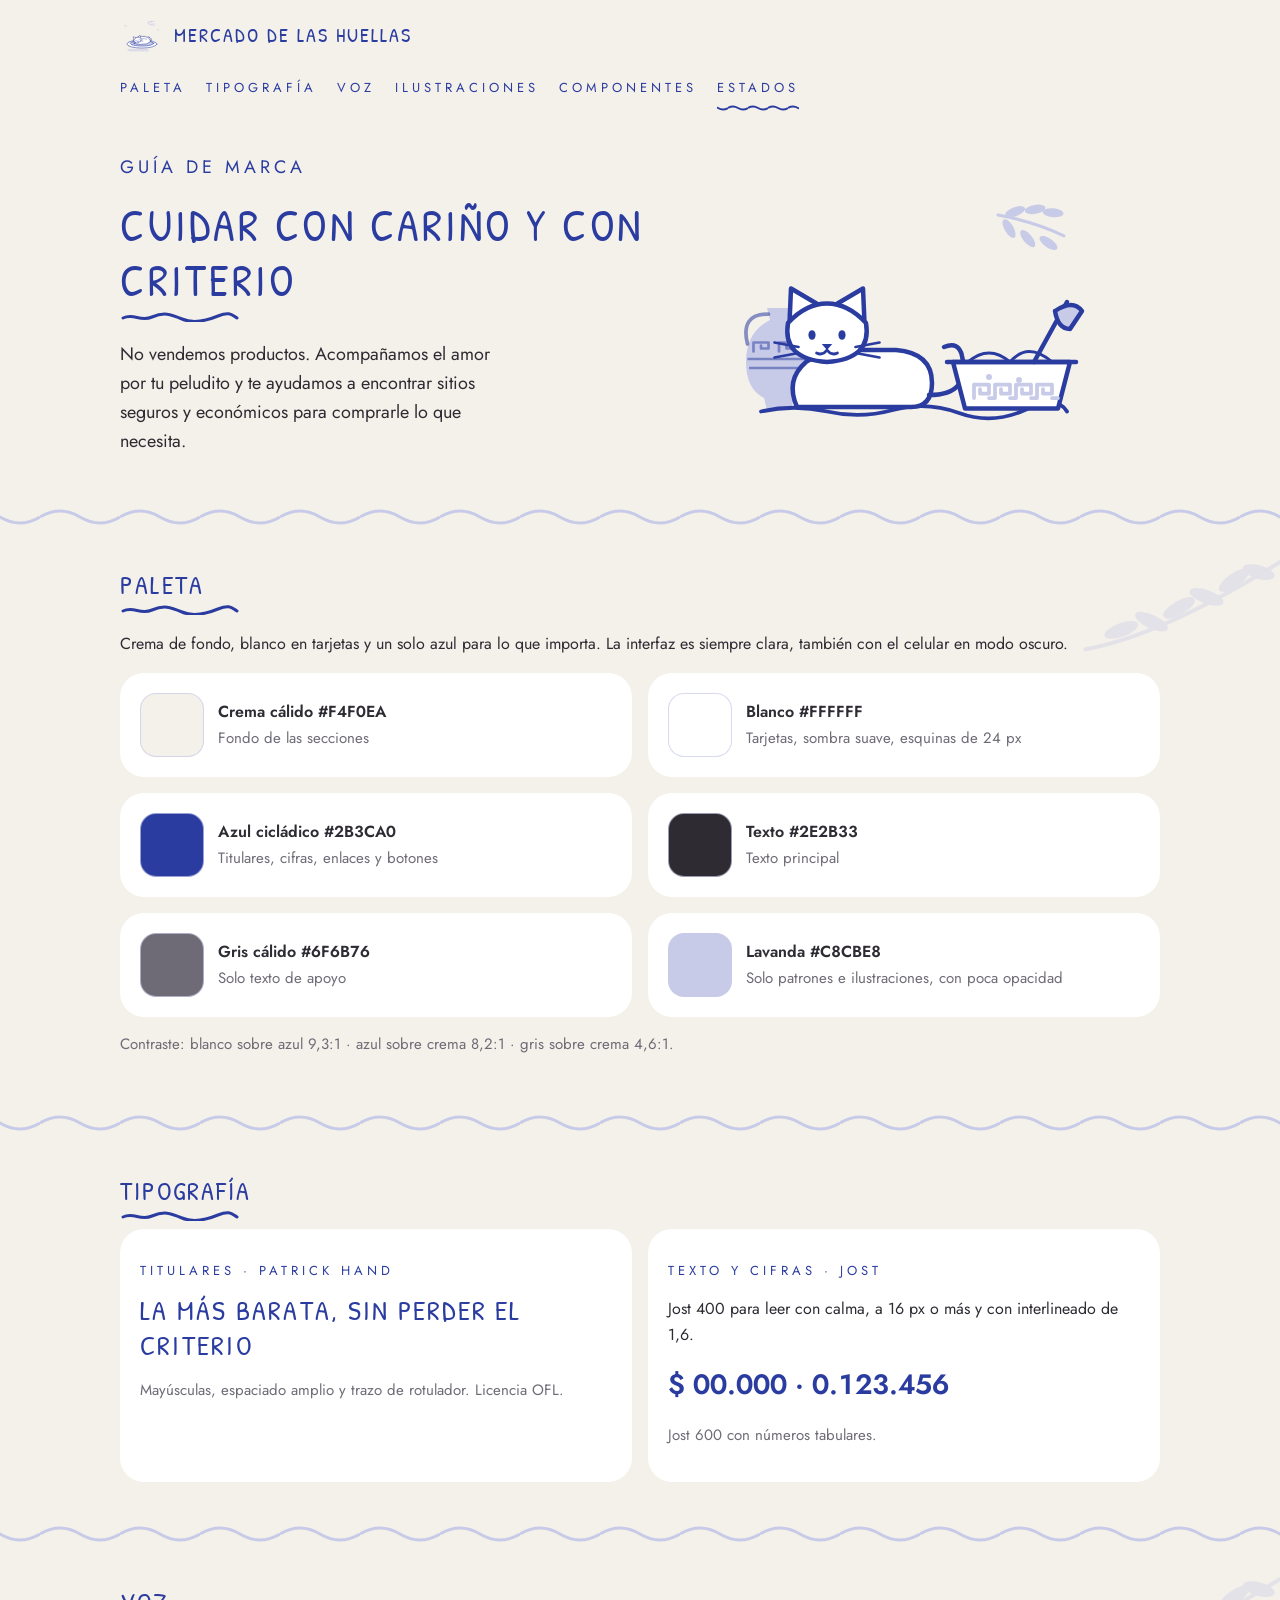
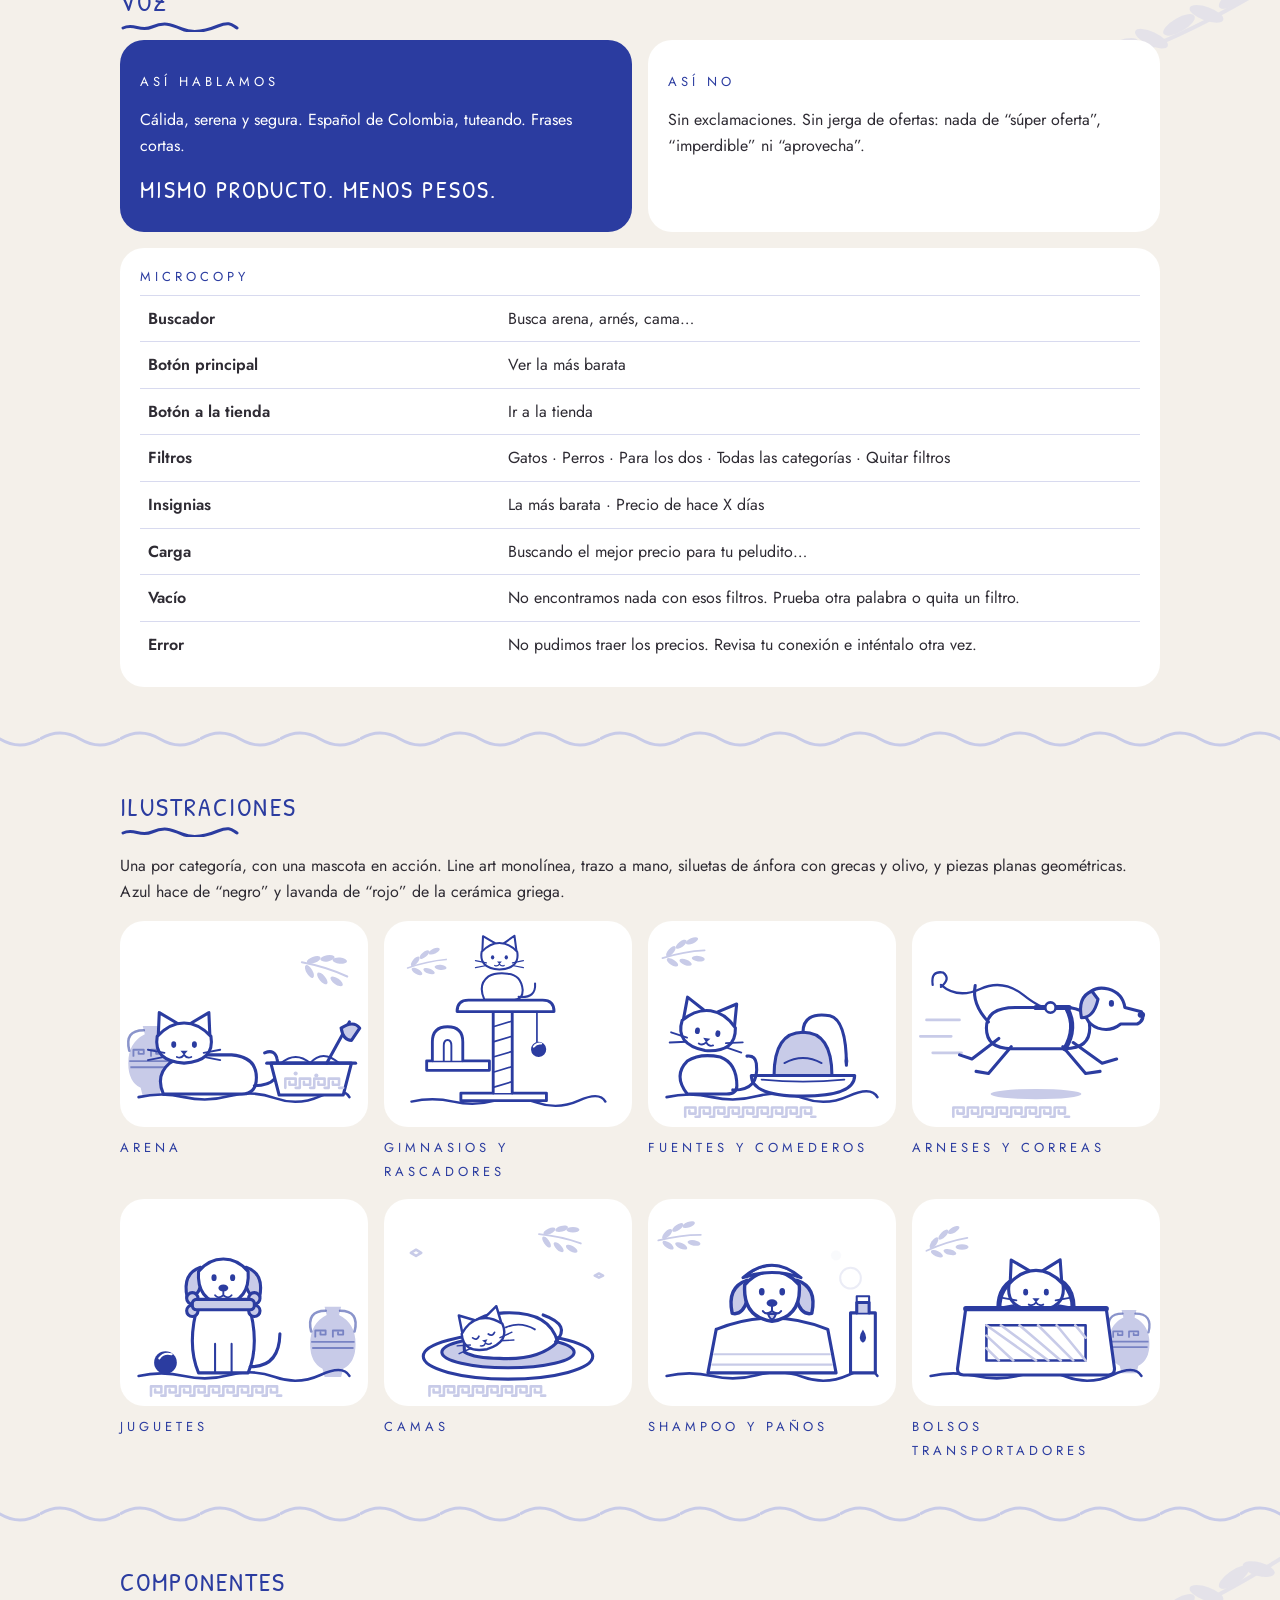
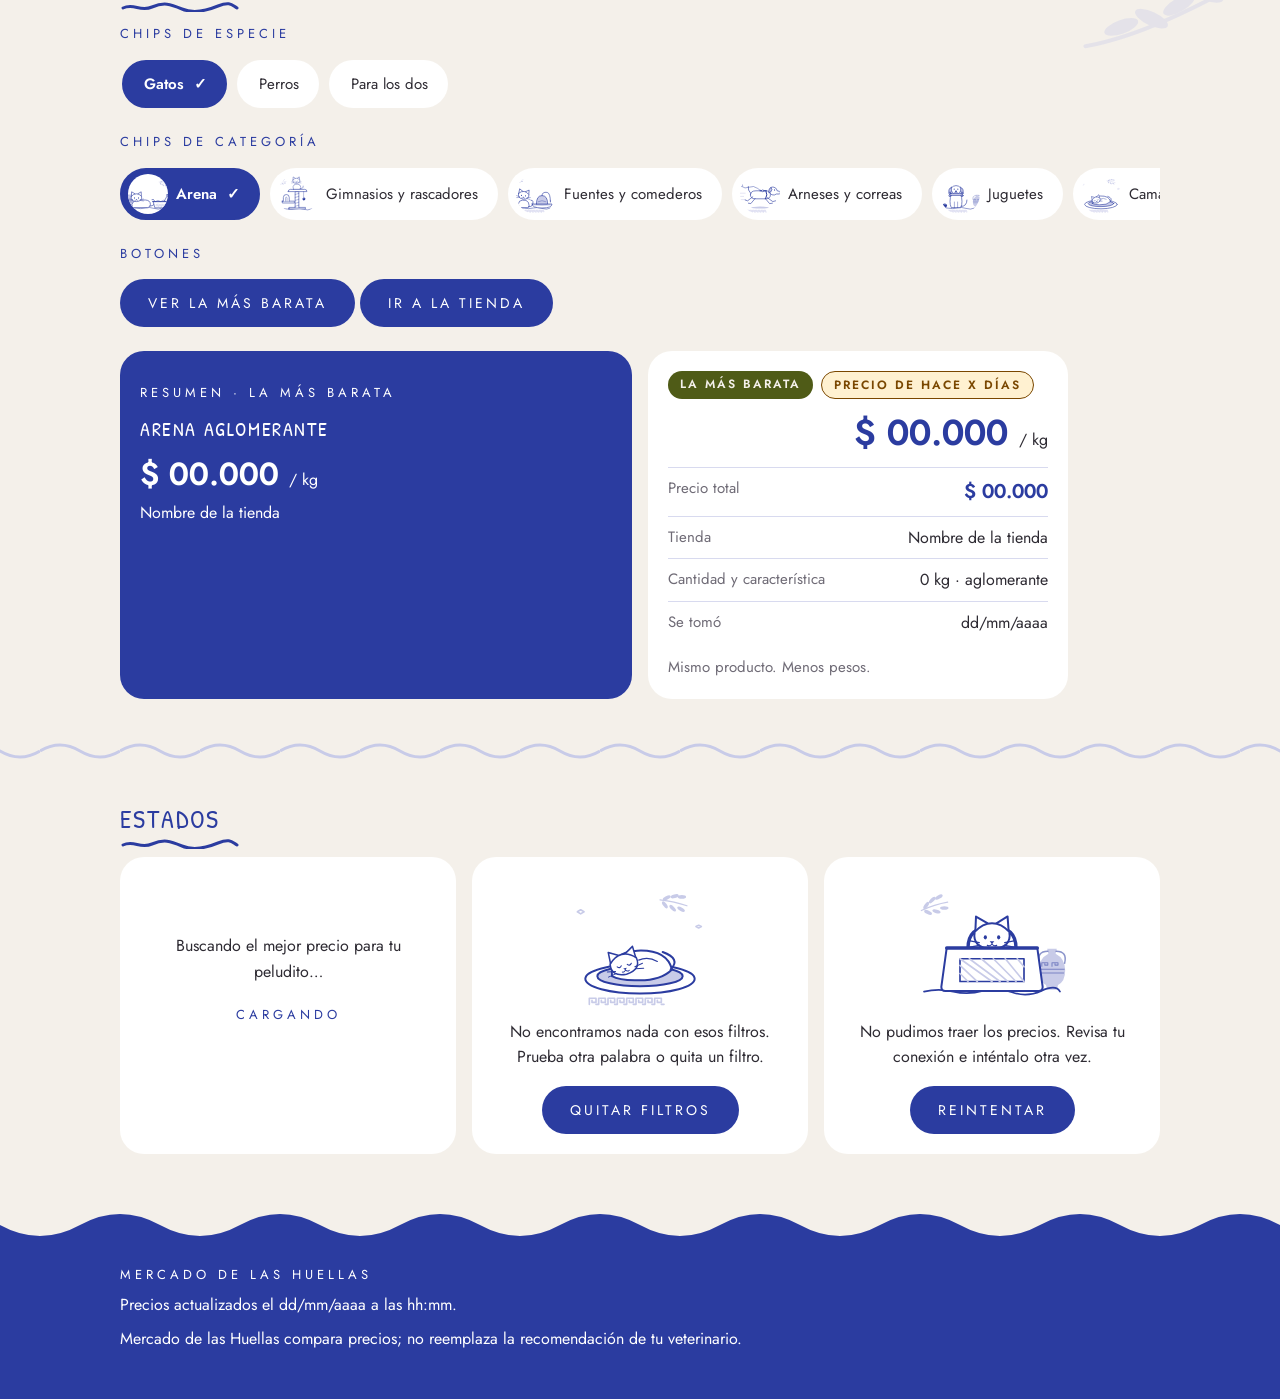
==== commit e2062cfd: "Logo propio, decoración cicládica, textos con voz de marca, filtros en tarjeta y chips azules Co-Aut" ====
--- a/brand.html
+++ b/brand.html
@@ -99,7 +99,7 @@
           <tr><th scope="row">Buscador</th><td>Busca arena, arnés, cama…</td></tr>
           <tr><th scope="row">Botón principal</th><td>Ver la más barata</td></tr>
           <tr><th scope="row">Botón a la tienda</th><td>Ir a la tienda</td></tr>
-          <tr><th scope="row">Filtros</th><td>Gatos · Perros · Ambos · Todas las categorías · Quitar filtros</td></tr>
+          <tr><th scope="row">Filtros</th><td>Gatos · Perros · Para los dos · Todas las categorías · Quitar filtros</td></tr>
           <tr><th scope="row">Insignias</th><td>La más barata · Precio de hace X días</td></tr>
           <tr><th scope="row">Carga</th><td>Buscando el mejor precio para tu peludito…</td></tr>
           <tr><th scope="row">Vacío</th><td>No encontramos nada con esos filtros. Prueba otra palabra o quita un filtro.</td></tr>
@@ -138,7 +138,7 @@
     <div class="chips" role="group" aria-label="Especie">
       <button class="chip chip--solo" type="button" aria-pressed="true">Gatos</button>
       <button class="chip chip--solo" type="button" aria-pressed="false">Perros</button>
-      <button class="chip chip--solo" type="button" aria-pressed="false">Ambos</button>
+      <button class="chip chip--solo" type="button" aria-pressed="false">Para los dos</button>
     </div>
     <p class="etiqueta">Chips de categoría</p>
     <div class="chips" role="group" aria-label="Categoría">
--- a/assets/css/marca.css
+++ b/assets/css/marca.css
@@ -113,8 +113,8 @@
 .chip img { width: 40px; height: 40px; border-radius: 50%; background: #fff; object-fit: cover; }
 .chip--solo { padding-left: 20px; }
 .chip { color: var(--texto); }
-.chip[aria-pressed="true"] { border-color: var(--texto); background: var(--oliva-fondo); font-weight: 600; }
-.chip[aria-pressed="true"]::after { content: "\2713"; color: var(--oliva); font-weight: 600; margin-left: 2px; }
+.chip[aria-pressed="true"] { border-color: var(--azul); background: var(--azul); color: var(--sobre-azul); font-weight: 600; }
+.chip[aria-pressed="true"]::after { content: "\2713"; color: var(--sobre-azul); font-weight: 600; margin-left: 2px; }
 
 /* Insignias */
 .insignia {
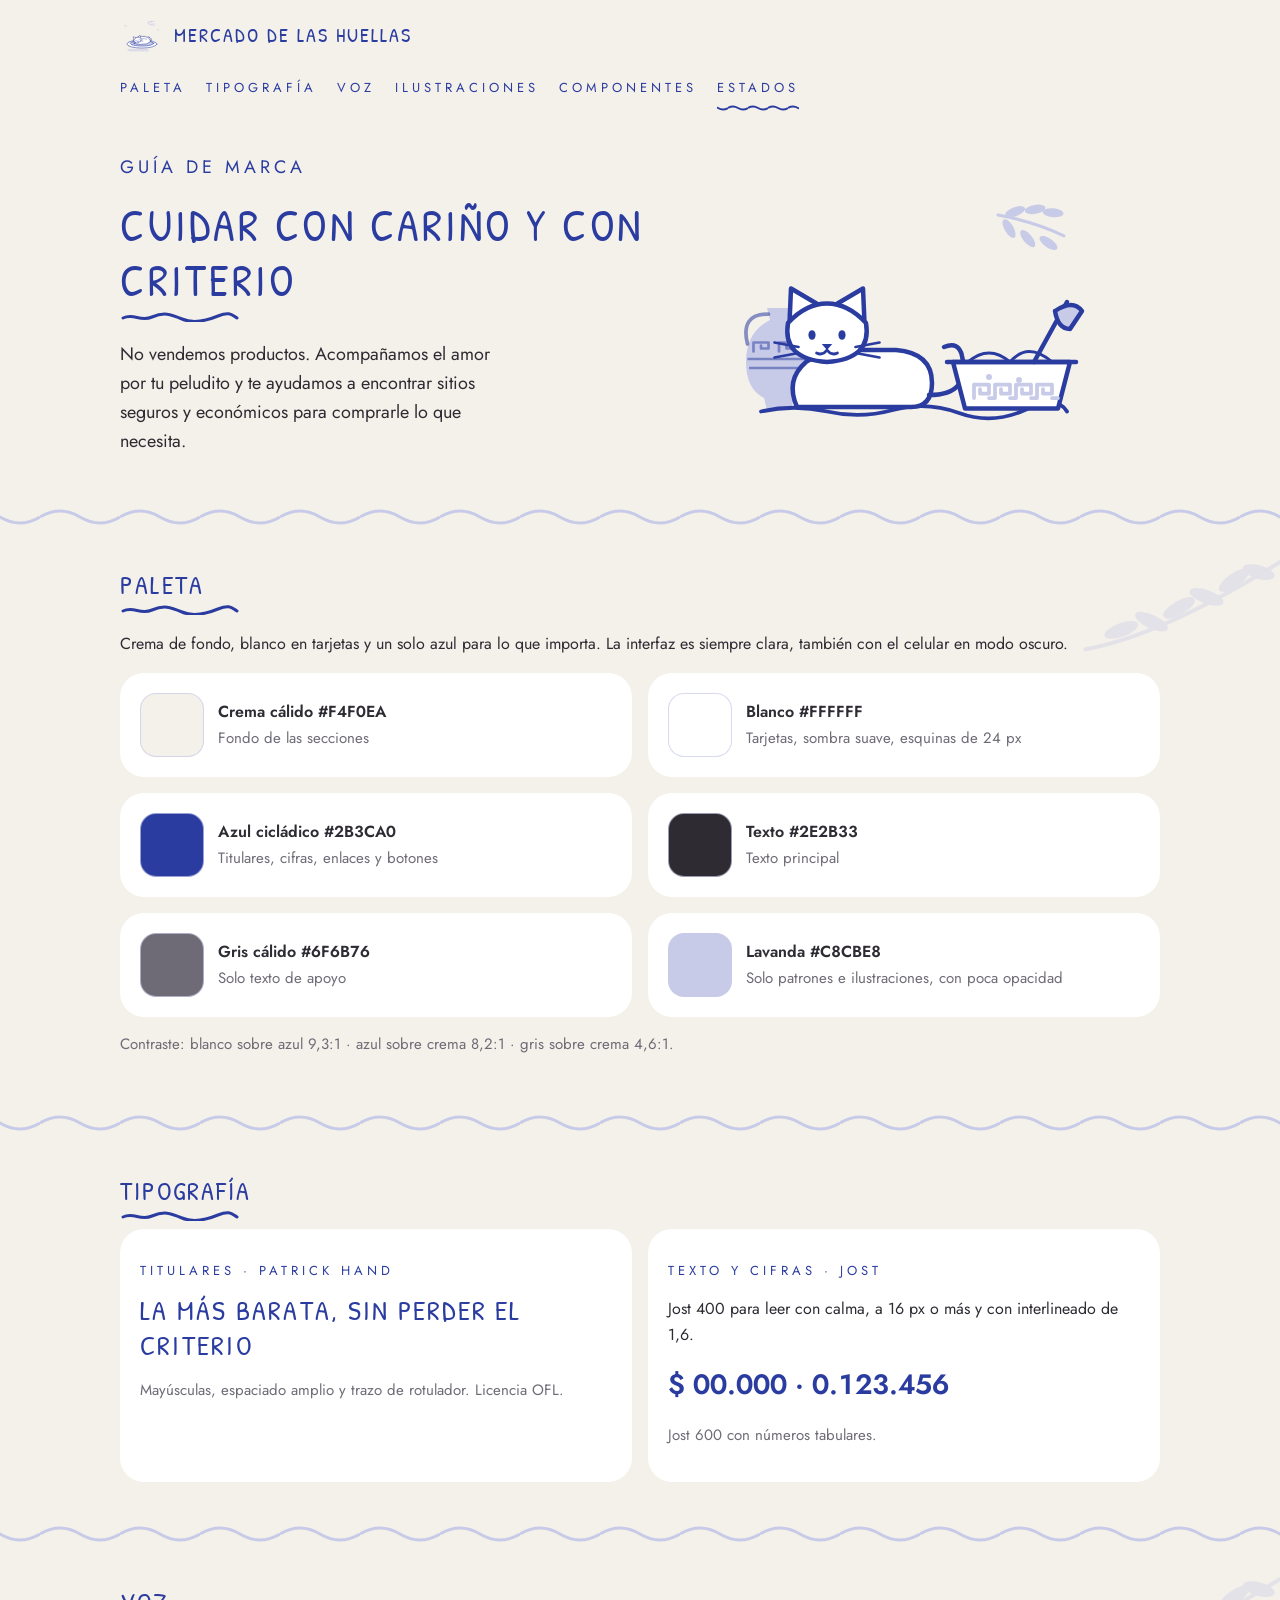
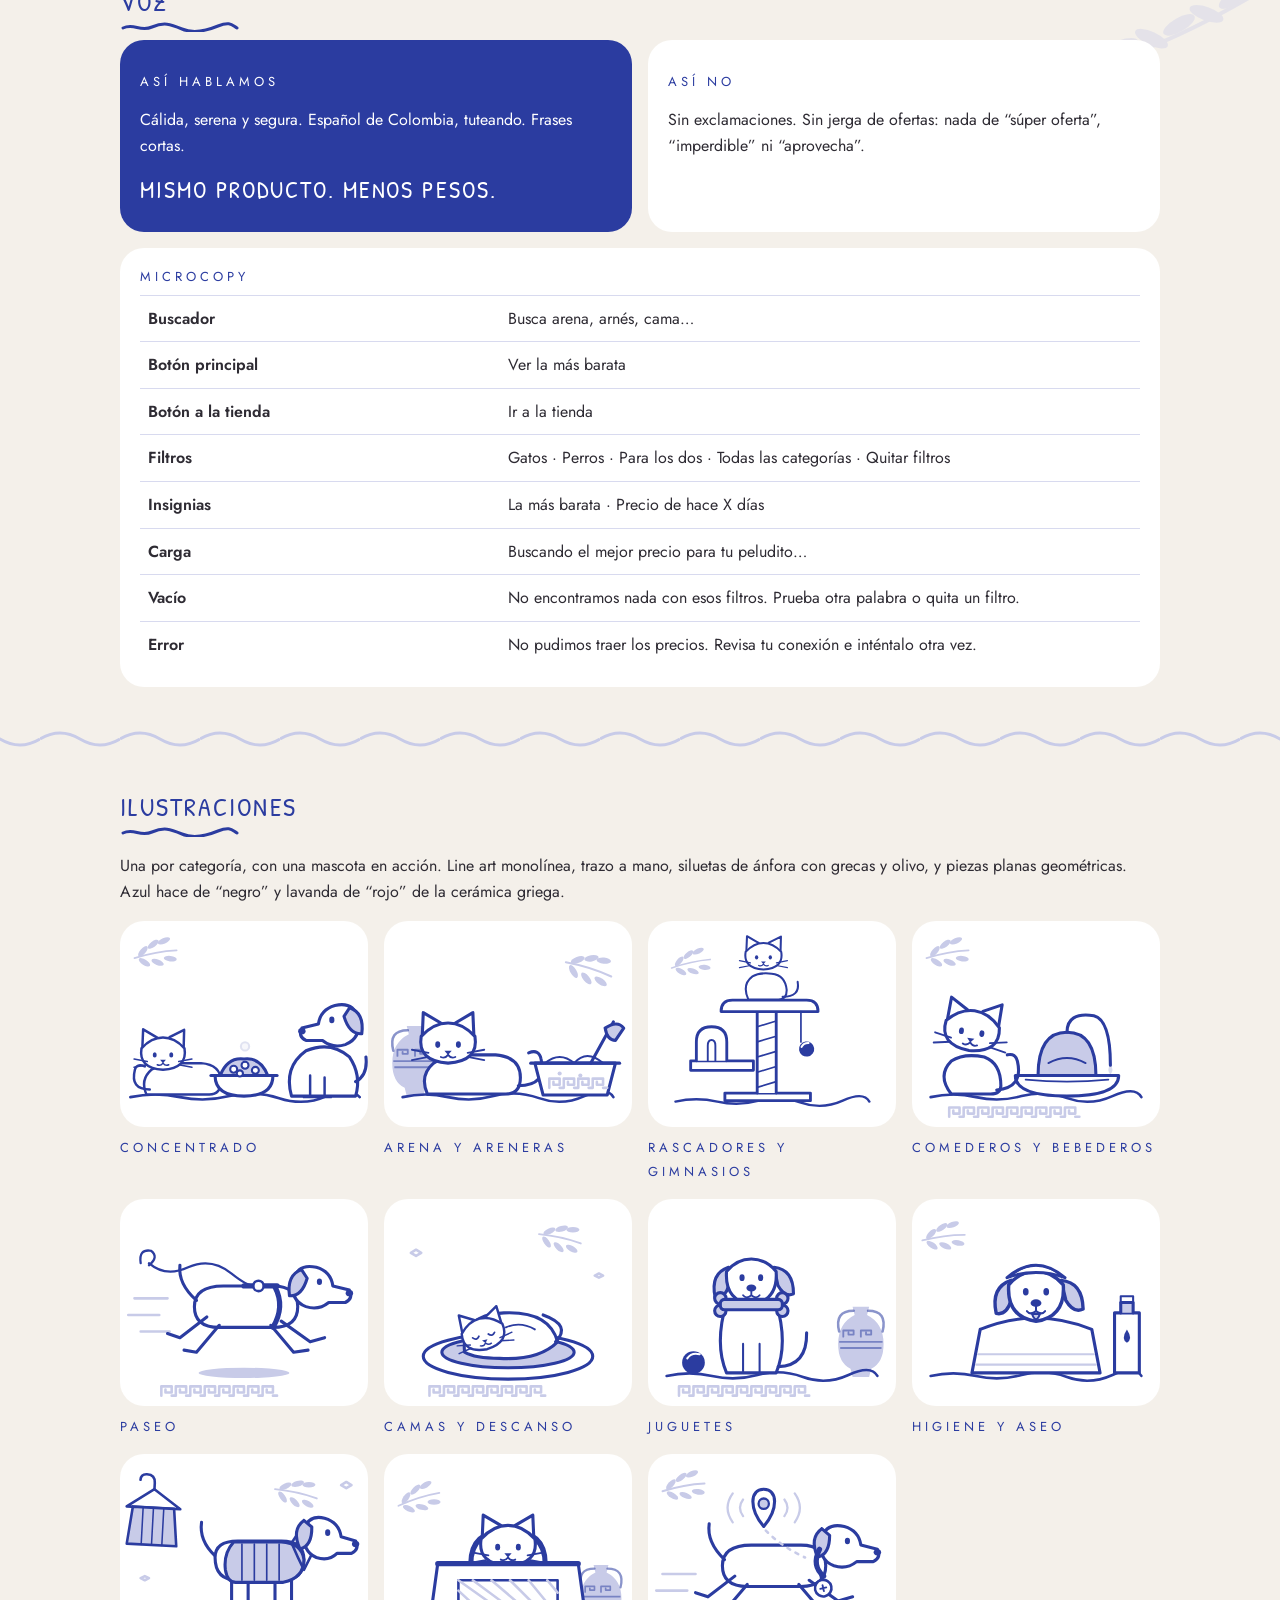
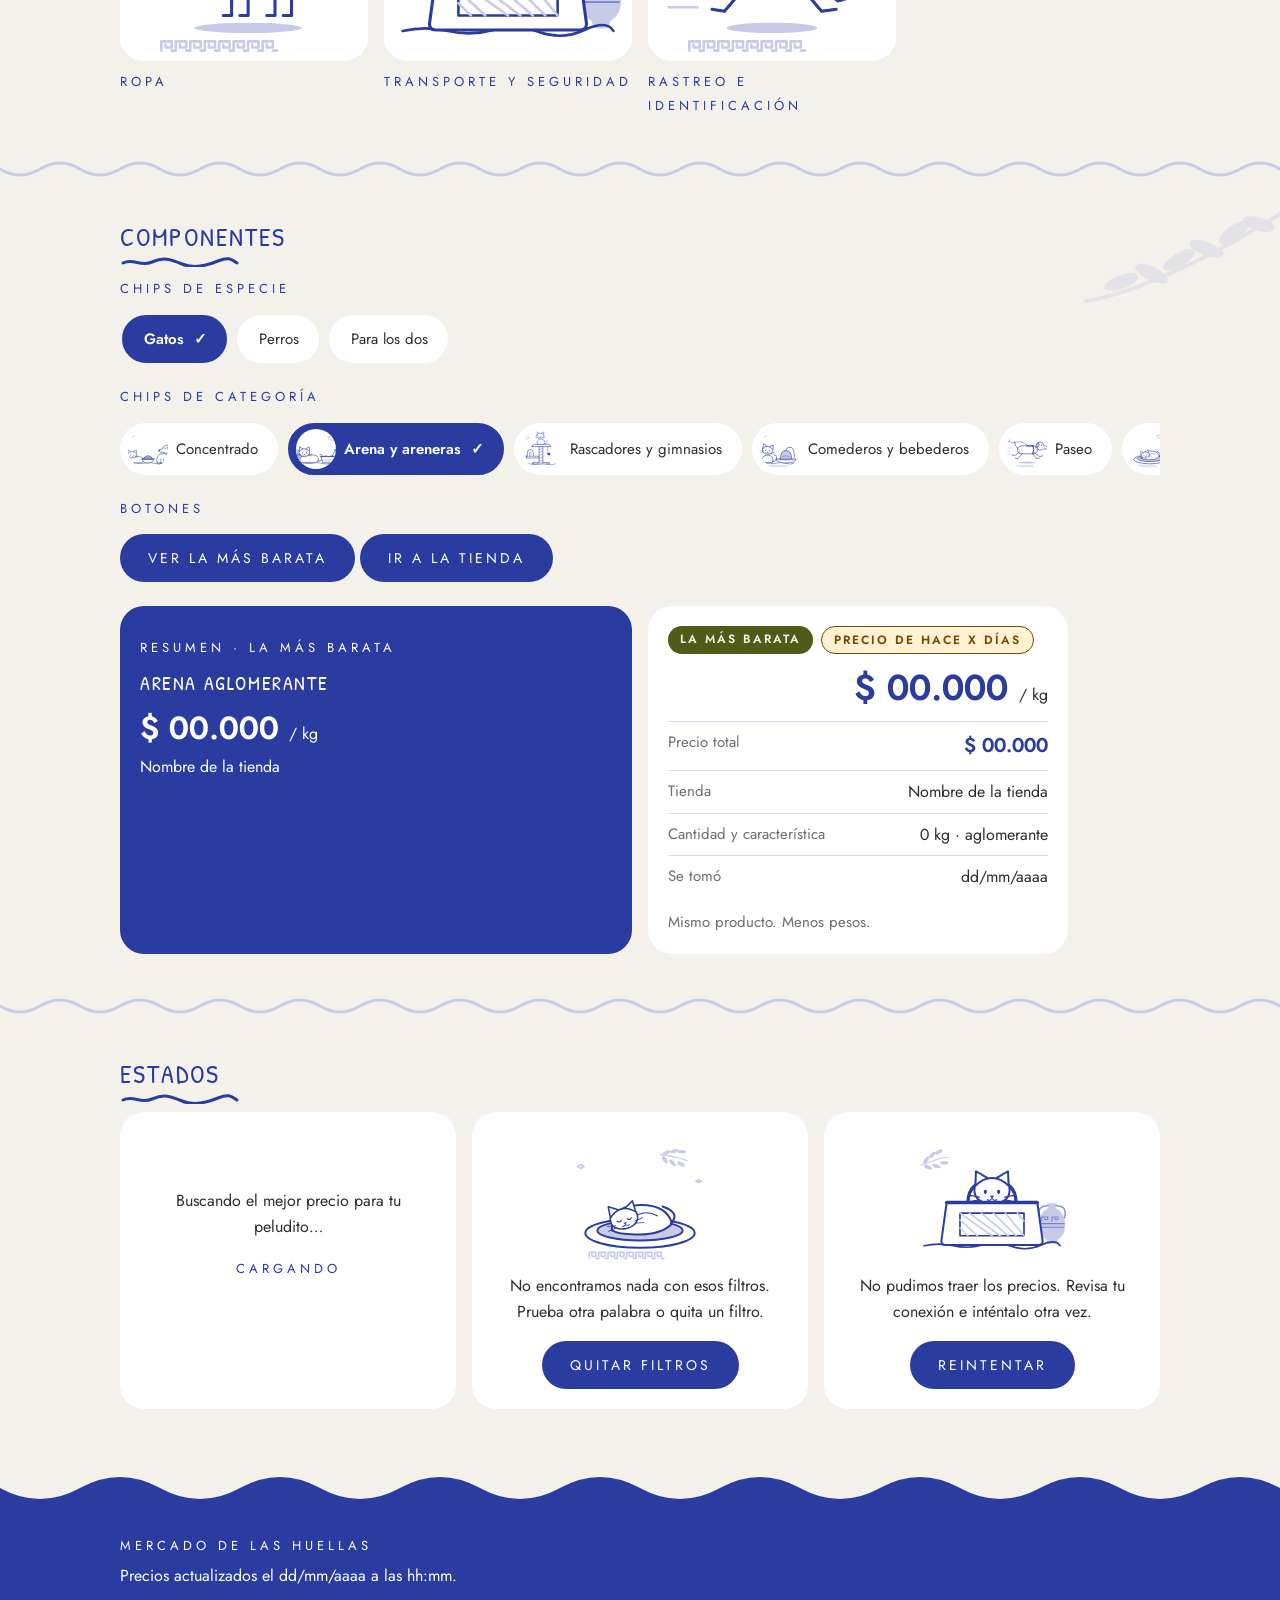
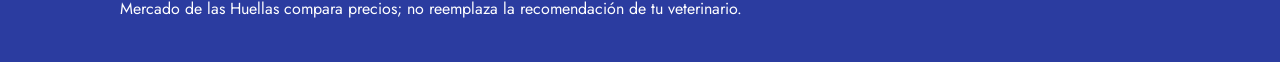
==== commit b5c4fd3e: "Catálogo completo: 11 categorías, subcategorías, nuevas unidades y términos de búsqueda Categorías: " ====
--- a/brand.html
+++ b/brand.html
@@ -117,14 +117,17 @@
     <h2>Ilustraciones</h2>
     <p>Una por categoría, con una mascota en acción. Line art monolínea, trazo a mano, siluetas de ánfora con grecas y olivo, y piezas planas geométricas. Azul hace de “negro” y lavanda de “rojo” de la cerámica griega.</p>
     <div class="rejilla rejilla--4 galeria">
-<figure><img src="assets/ilustraciones/arena-sanitaria.svg" alt="Gato sentado como pan junto a su arenero" width="240" height="200" loading="lazy"><figcaption><span class="etiqueta">Arena</span></figcaption></figure>
-<figure><img src="assets/ilustraciones/gimnasios-rascadores.svg" alt="Gato sobre su gimnasio atrapando una bolita colgante" width="240" height="200" loading="lazy"><figcaption><span class="etiqueta">Gimnasios y rascadores</span></figcaption></figure>
-<figure><img src="assets/ilustraciones/fuentes-comederos.svg" alt="Gato sentado frente a una fuente de agua" width="240" height="200" loading="lazy"><figcaption><span class="etiqueta">Fuentes y comederos</span></figcaption></figure>
-<figure><img src="assets/ilustraciones/arneses-correas.svg" alt="Perro con arnés corriendo con la correa al viento" width="240" height="200" loading="lazy"><figcaption><span class="etiqueta">Arneses y correas</span></figcaption></figure>
+<figure><img src="assets/ilustraciones/concentrado.svg" alt="Perro y gato junto a su plato" width="240" height="200" loading="lazy"><figcaption><span class="etiqueta">Concentrado</span></figcaption></figure>
+<figure><img src="assets/ilustraciones/arena-sanitaria.svg" alt="Gato sentado como pan junto a su arenero" width="240" height="200" loading="lazy"><figcaption><span class="etiqueta">Arena y areneras</span></figcaption></figure>
+<figure><img src="assets/ilustraciones/gimnasios-rascadores.svg" alt="Gato sobre su gimnasio atrapando una bolita colgante" width="240" height="200" loading="lazy"><figcaption><span class="etiqueta">Rascadores y gimnasios</span></figcaption></figure>
+<figure><img src="assets/ilustraciones/fuentes-comederos.svg" alt="Gato sentado frente a una fuente de agua" width="240" height="200" loading="lazy"><figcaption><span class="etiqueta">Comederos y bebederos</span></figcaption></figure>
+<figure><img src="assets/ilustraciones/arneses-correas.svg" alt="Perro con arnés corriendo con la correa al viento" width="240" height="200" loading="lazy"><figcaption><span class="etiqueta">Paseo</span></figcaption></figure>
+<figure><img src="assets/ilustraciones/camas.svg" alt="Gato durmiendo hecho un ovillo en su cama" width="240" height="200" loading="lazy"><figcaption><span class="etiqueta">Camas y descanso</span></figcaption></figure>
 <figure><img src="assets/ilustraciones/juguetes-interactivos.svg" alt="Perro sentado con un hueso de juguete en la boca" width="240" height="200" loading="lazy"><figcaption><span class="etiqueta">Juguetes</span></figcaption></figure>
-<figure><img src="assets/ilustraciones/camas.svg" alt="Gato durmiendo hecho un ovillo en su cama" width="240" height="200" loading="lazy"><figcaption><span class="etiqueta">Camas</span></figcaption></figure>
-<figure><img src="assets/ilustraciones/shampoo-panos.svg" alt="Perro con toalla después del baño y burbujas" width="240" height="200" loading="lazy"><figcaption><span class="etiqueta">Shampoo y paños</span></figcaption></figure>
-<figure><img src="assets/ilustraciones/bolsos-transportadores.svg" alt="Gato asomado en su bolso transportador" width="240" height="200" loading="lazy"><figcaption><span class="etiqueta">Bolsos transportadores</span></figcaption></figure>
+<figure><img src="assets/ilustraciones/shampoo-panos.svg" alt="Perro con toalla después del baño y burbujas" width="240" height="200" loading="lazy"><figcaption><span class="etiqueta">Higiene y aseo</span></figcaption></figure>
+<figure><img src="assets/ilustraciones/ropa.svg" alt="Perro con su saco de lana junto a un abrigo colgado" width="240" height="200" loading="lazy"><figcaption><span class="etiqueta">Ropa</span></figcaption></figure>
+<figure><img src="assets/ilustraciones/bolsos-transportadores.svg" alt="Gato asomado en su bolso transportador" width="240" height="200" loading="lazy"><figcaption><span class="etiqueta">Transporte y seguridad</span></figcaption></figure>
+<figure><img src="assets/ilustraciones/rastreo.svg" alt="Perro con su placa y su GPS" width="240" height="200" loading="lazy"><figcaption><span class="etiqueta">Rastreo e identificación</span></figcaption></figure>
     </div>
   </div>
 </section>
@@ -142,14 +145,17 @@
     </div>
     <p class="etiqueta">Chips de categoría</p>
     <div class="chips" role="group" aria-label="Categoría">
-<button class="chip" type="button" aria-pressed="true"><img src="assets/ilustraciones/arena-sanitaria.svg" alt="" width="40" height="40">Arena</button>
-<button class="chip" type="button" aria-pressed="false"><img src="assets/ilustraciones/gimnasios-rascadores.svg" alt="" width="40" height="40">Gimnasios y rascadores</button>
-<button class="chip" type="button" aria-pressed="false"><img src="assets/ilustraciones/fuentes-comederos.svg" alt="" width="40" height="40">Fuentes y comederos</button>
-<button class="chip" type="button" aria-pressed="false"><img src="assets/ilustraciones/arneses-correas.svg" alt="" width="40" height="40">Arneses y correas</button>
+<button class="chip" type="button" aria-pressed="false"><img src="assets/ilustraciones/concentrado.svg" alt="" width="40" height="40">Concentrado</button>
+<button class="chip" type="button" aria-pressed="true"><img src="assets/ilustraciones/arena-sanitaria.svg" alt="" width="40" height="40">Arena y areneras</button>
+<button class="chip" type="button" aria-pressed="false"><img src="assets/ilustraciones/gimnasios-rascadores.svg" alt="" width="40" height="40">Rascadores y gimnasios</button>
+<button class="chip" type="button" aria-pressed="false"><img src="assets/ilustraciones/fuentes-comederos.svg" alt="" width="40" height="40">Comederos y bebederos</button>
+<button class="chip" type="button" aria-pressed="false"><img src="assets/ilustraciones/arneses-correas.svg" alt="" width="40" height="40">Paseo</button>
+<button class="chip" type="button" aria-pressed="false"><img src="assets/ilustraciones/camas.svg" alt="" width="40" height="40">Camas y descanso</button>
 <button class="chip" type="button" aria-pressed="false"><img src="assets/ilustraciones/juguetes-interactivos.svg" alt="" width="40" height="40">Juguetes</button>
-<button class="chip" type="button" aria-pressed="false"><img src="assets/ilustraciones/camas.svg" alt="" width="40" height="40">Camas</button>
-<button class="chip" type="button" aria-pressed="false"><img src="assets/ilustraciones/shampoo-panos.svg" alt="" width="40" height="40">Shampoo y paños</button>
-<button class="chip" type="button" aria-pressed="false"><img src="assets/ilustraciones/bolsos-transportadores.svg" alt="" width="40" height="40">Bolsos transportadores</button>
+<button class="chip" type="button" aria-pressed="false"><img src="assets/ilustraciones/shampoo-panos.svg" alt="" width="40" height="40">Higiene y aseo</button>
+<button class="chip" type="button" aria-pressed="false"><img src="assets/ilustraciones/ropa.svg" alt="" width="40" height="40">Ropa</button>
+<button class="chip" type="button" aria-pressed="false"><img src="assets/ilustraciones/bolsos-transportadores.svg" alt="" width="40" height="40">Transporte y seguridad</button>
+<button class="chip" type="button" aria-pressed="false"><img src="assets/ilustraciones/rastreo.svg" alt="" width="40" height="40">Rastreo e identificación</button>
     </div>
     <p class="etiqueta">Botones</p>
     <p><a class="boton" href="#componentes">Ver la más barata</a> <button class="boton" type="button">Ir a la tienda</button></p>
--- a/assets/css/marca.css
+++ b/assets/css/marca.css
@@ -1,23 +1,23 @@
 /* Mercado de las Huellas — estilos de marca. Ver BRAND.md */
 :root {
-  /* Sigue el sistema; [data-tema] lo fija el interruptor. Cada color: light-dark(claro, oscuro). */
-  color-scheme: light dark;
-  --crema: light-dark(#F4F0EA, #0F1330);
-  --blanco: light-dark(#FFFFFF, #1A2052);
-  --azul: light-dark(#2B3CA0, #A9B6FF);
-  --sobre-azul: light-dark(#FFFFFF, #0F1330);
-  --azul-hover: light-dark(#22308a, #C4CDFF);
-  --texto: light-dark(#2E2B33, #ECEBF2);
+  /* Abre en claro; [data-tema="oscuro"] lo fija el interruptor. Cada color: light-dark(claro, oscuro). */
+  color-scheme: light;
+  --crema: light-dark(#F4F0EA, #141A44);
+  --blanco: light-dark(#FFFFFF, #1B2257);
+  --azul: light-dark(#2B3CA0, #AEB8F6);
+  --sobre-azul: light-dark(#FFFFFF, #141A44);
+  --azul-hover: light-dark(#22308a, #C9D0FA);
+  --texto: light-dark(#2E2B33, #F4F0EA);
   --gris: light-dark(#6F6B76, #B4B1C2);
   --lavanda: light-dark(#C8CBE8, #3A4382);
-  --linea: light-dark(rgba(200, 203, 232, .7), rgba(169, 182, 255, .22));
-  --oliva: light-dark(#4F5B17, #BCCE6C);
+  --linea: light-dark(rgba(200, 203, 232, .7), rgba(174, 184, 246, .22));
+  --oliva: light-dark(#4F5B17, #A9B56B);
   --oliva-fondo: light-dark(#EEF2DC, #2A3114);
   --ambar: light-dark(#7A4700, #F2B84B);
   --ambar-fondo: light-dark(#FFF1D1, #3A2A0A);
   --terracota: light-dark(#A23D24, #F4A08A);
   --terracota-fondo: light-dark(#FBE9E4, #3E1D17);
-  --pie: light-dark(#2B3CA0, #1F2766);
+  --pie: light-dark(#2B3CA0, #1B2257);
   --radio: 24px;
   --sombra: light-dark(0 6px 24px rgba(43, 60, 160, .10), 0 6px 24px rgba(0, 0, 0, .35));
   --f-titulo: "Patrick Hand", "Segoe Print", "Comic Sans MS", cursive;
@@ -160,7 +160,7 @@
 .voz th { font-weight: 600; width: 36%; }
 
 /* Pie */
-.pie { position: relative; background: var(--pie); color: #fff; margin-top: 48px; padding: 24px 0 40px; }
+.pie { position: relative; background: var(--pie); color: #fff; margin-top: 56px; padding: 32px 0 32px; }
 .pie::before {
   content: ""; position: absolute; left: 0; right: 0; top: -39px; height: 40px;
   background: var(--pie);
@@ -169,8 +169,22 @@
 }
 .pie a { color: #fff; }
 .pie p { margin: 0 0 8px; }
+.pie__marca { display: inline-flex; align-items: center; gap: 10px; min-height: 44px; text-decoration: none; }
+.pie__marca .logo { width: 56px; height: 56px; color: #fff; }
+.pie__marca b { font: 400 1.5rem/1.1 var(--f-titulo); text-transform: uppercase; letter-spacing: .08em; color: #fff; }
+.pie__frase { margin: 0 0 8px; opacity: .85; }
+.pie__columnas { display: grid; grid-template-columns: minmax(0, 1fr); gap: 28px; margin: 24px 0 28px; }
+.pie__titulo, .pie h2.pie__titulo { font: 400 .8125rem/1.4 var(--f-texto); text-transform: uppercase; letter-spacing: 4px; color: #fff; margin: 0 0 10px; opacity: .8; }
+.pie h2.pie__titulo::after { display: none; }
+.pie ul { list-style: none; margin: 0; padding: 0; display: grid; gap: 2px; }
+.pie li a { display: inline-flex; align-items: center; min-height: 44px; }
+.pie__base { border-top: 1px solid rgba(255, 255, 255, .25); padding-top: 20px; display: grid; gap: 4px; font-size: .9375rem; }
+.pie__base p { margin: 0; }
+.boton--pie { background: #fff; color: #2B3CA0; min-height: 48px; text-align: center; letter-spacing: 2px; }
+.boton--pie:hover { background: #F4F0EA; }
 
 @media (min-width: 720px) {
+  .pie__columnas { grid-template-columns: 1.3fr .9fr 1.2fr .9fr; gap: 32px; }
   .hero { grid-template-columns: minmax(0, 1.1fr) minmax(0, 1fr); }
   .rejilla--2 { grid-template-columns: repeat(2, minmax(0, 1fr)); }
   .rejilla--4, .rejilla--4.galeria { grid-template-columns: repeat(4, minmax(0, 1fr)); }
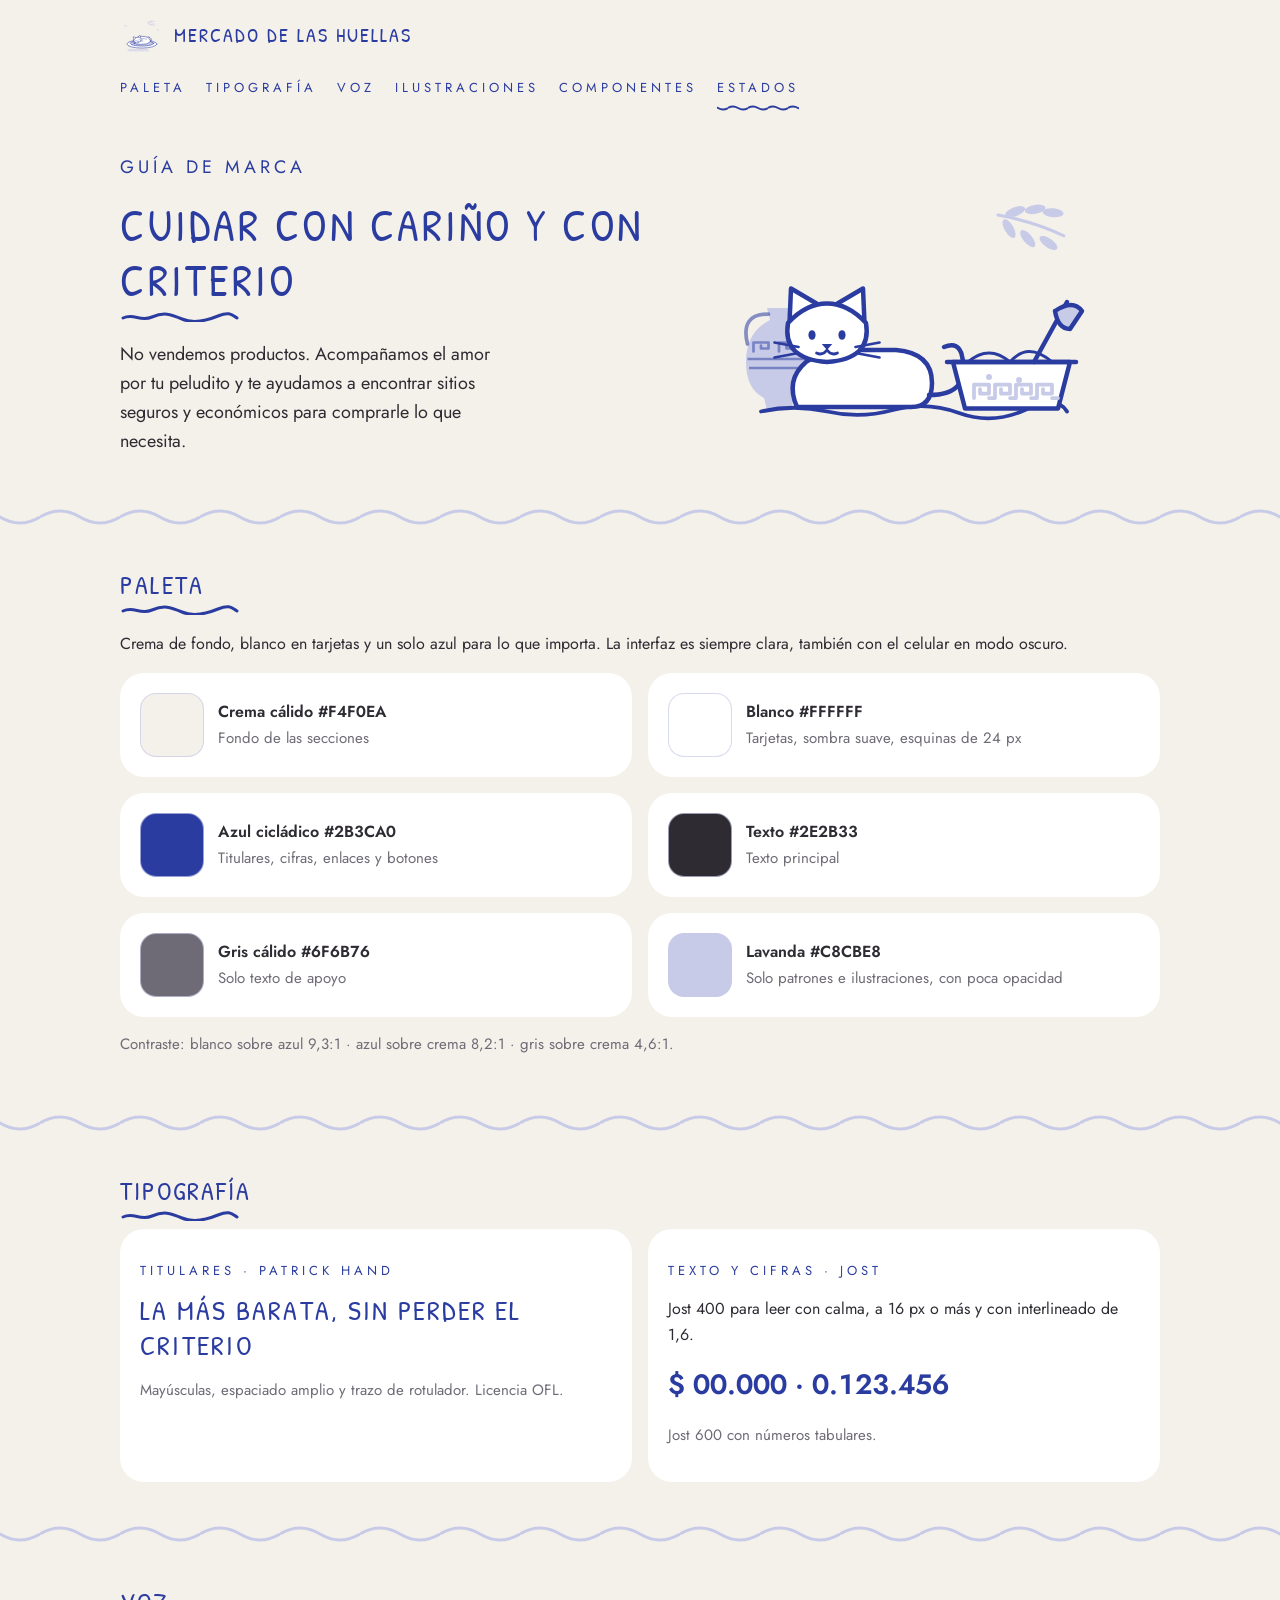
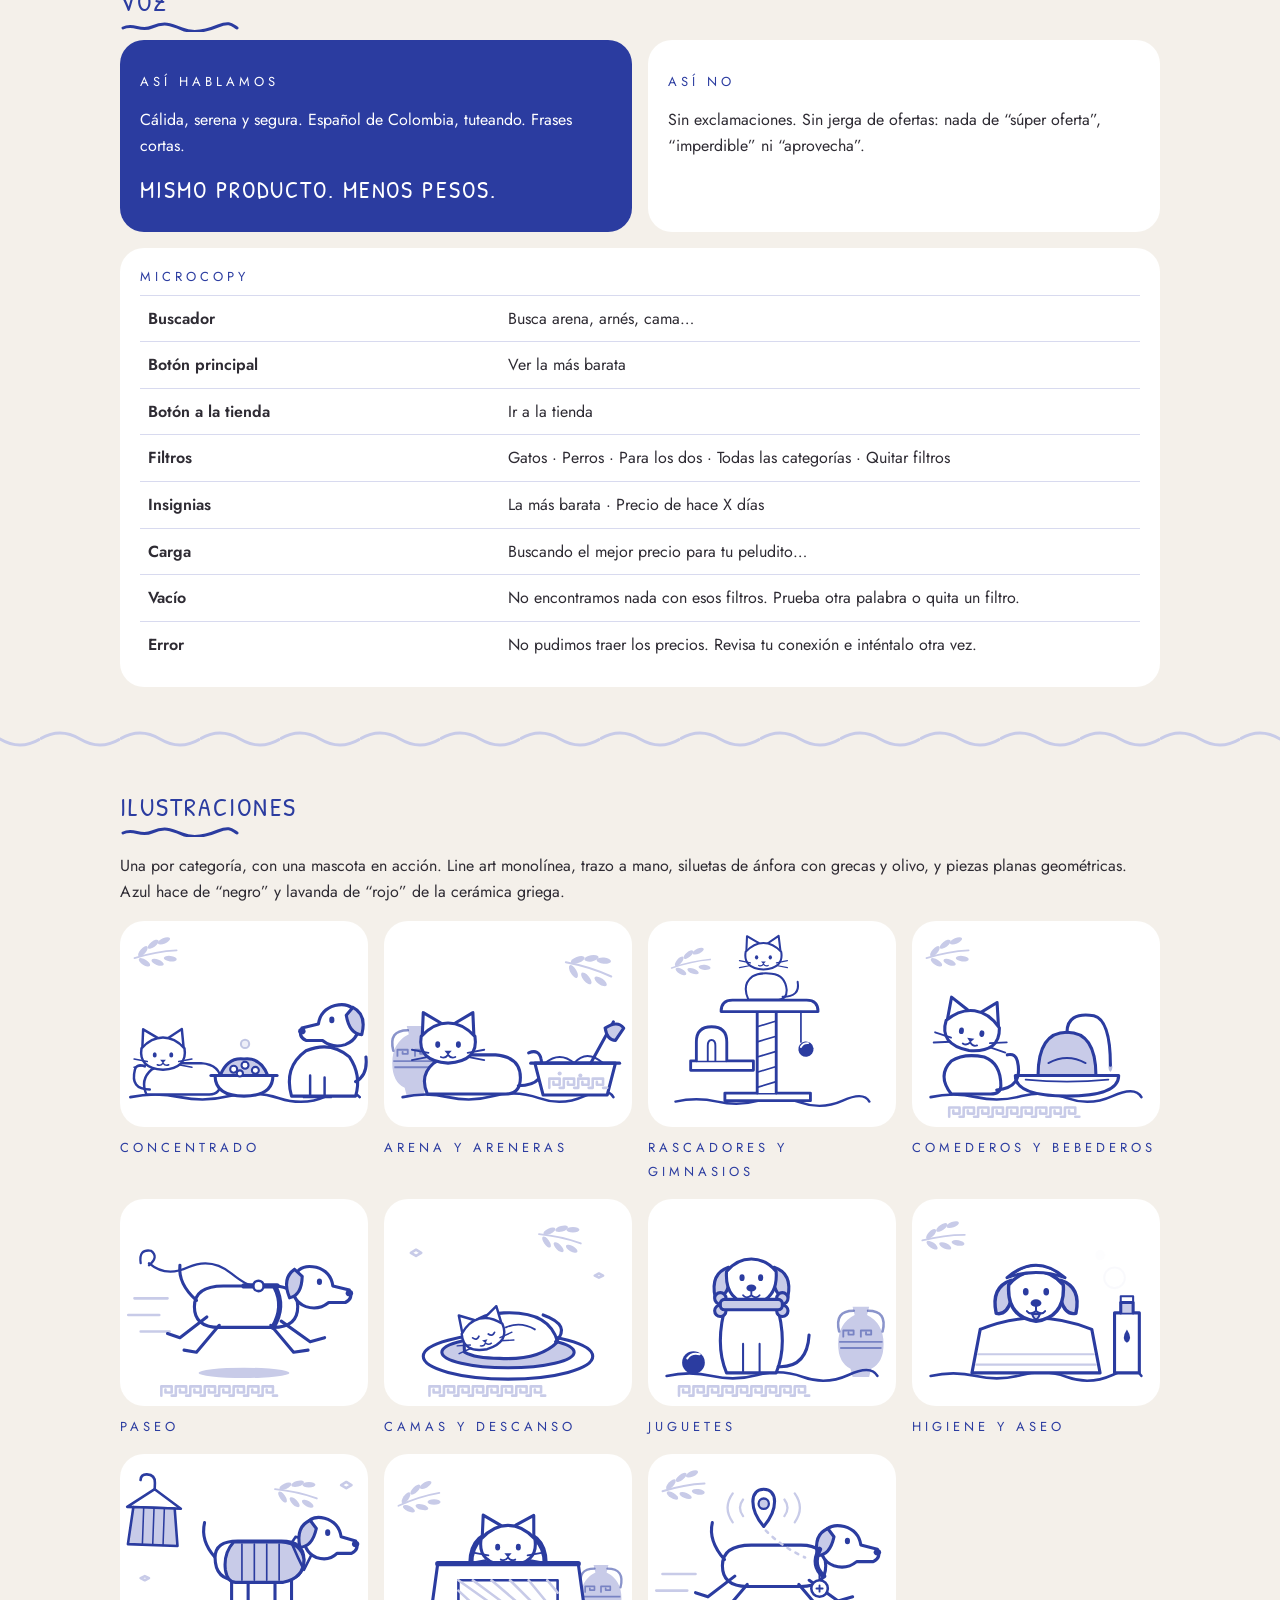
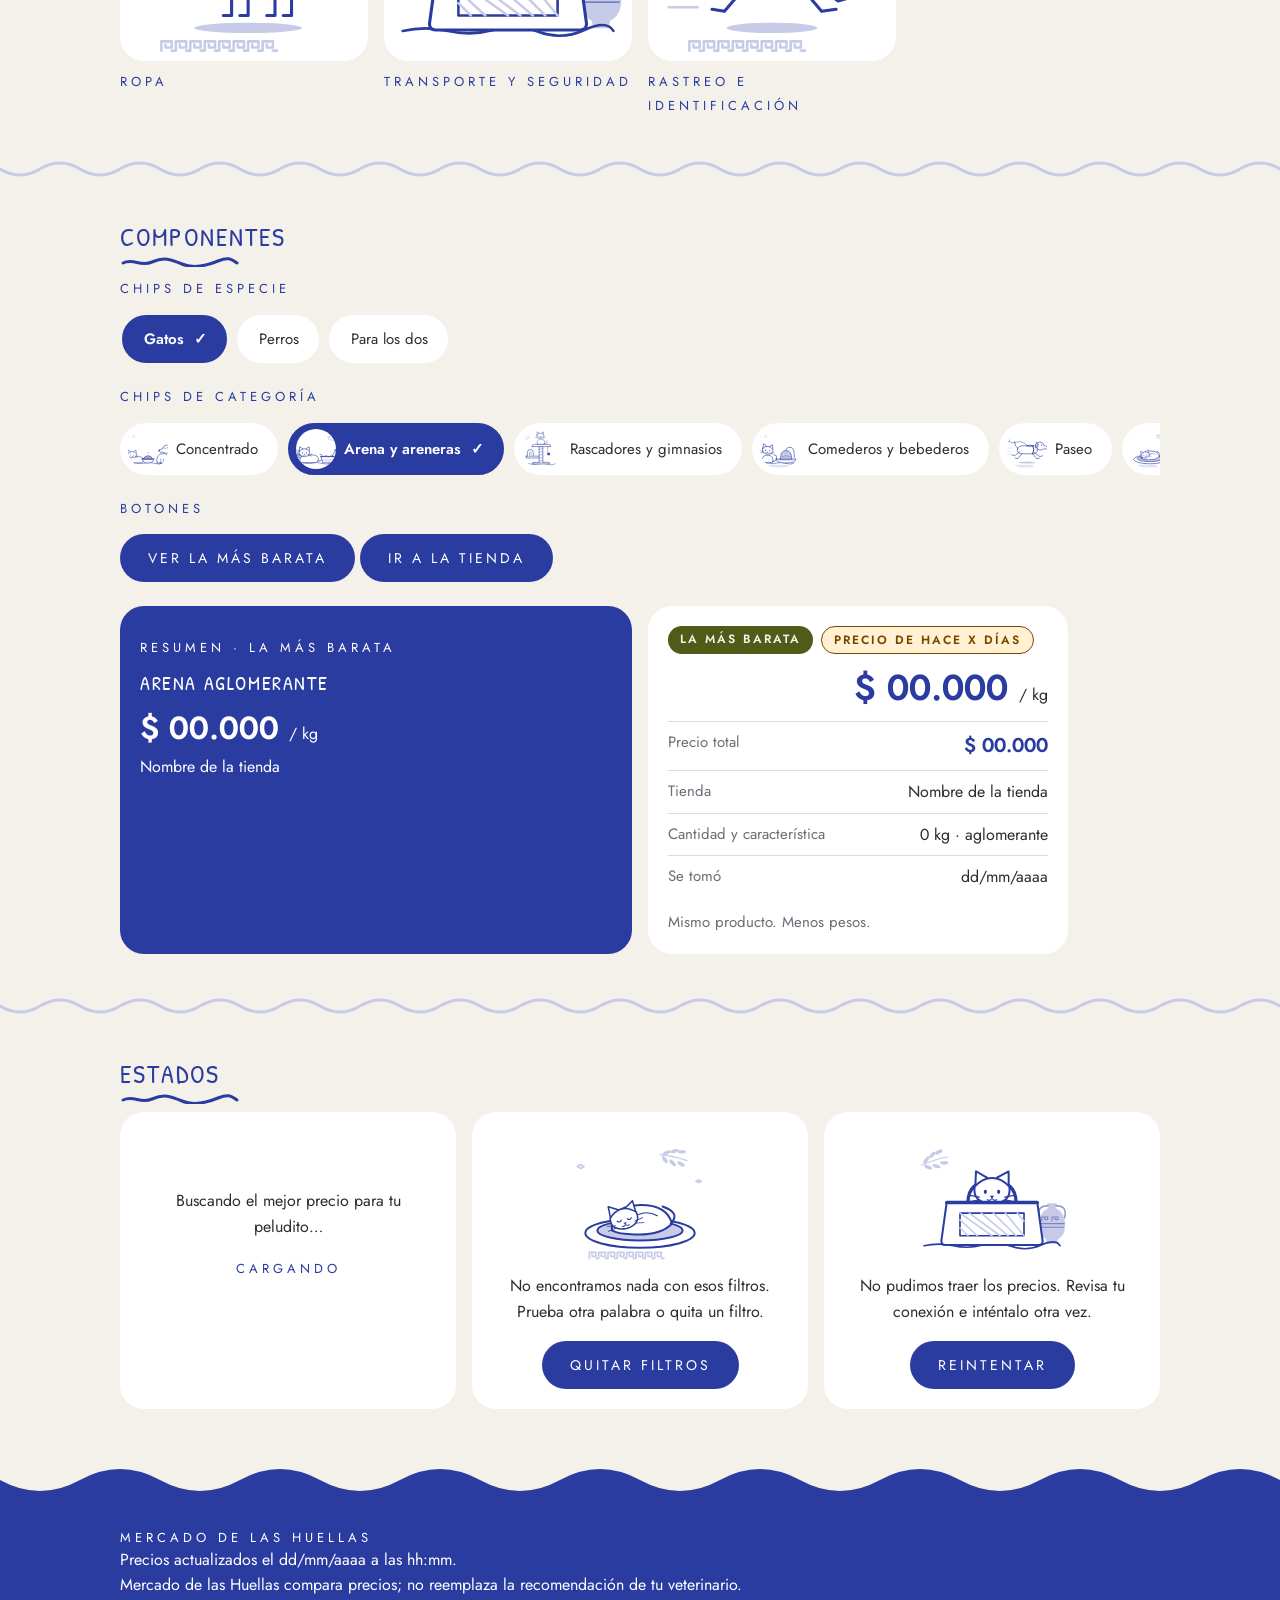
==== commit d0385da7: "Pulido visual y de confianza: precio real por producto, fotos grandes, decoración con ilustraciones," ====
--- a/brand.html
+++ b/brand.html
@@ -39,7 +39,7 @@
 <div class="onda" aria-hidden="true"></div>
 
 <main>
-<section class="seccion seccion--rama" id="paleta">
+<section class="seccion" id="paleta">
   <div class="contenedor">
     <h2>Paleta</h2>
     <p>Crema de fondo, blanco en tarjetas y un solo azul para lo que importa. La interfaz es siempre clara, también con el celular en modo oscuro.</p>
@@ -78,7 +78,7 @@
 
 <div class="onda" aria-hidden="true"></div>
 
-<section class="seccion seccion--rama" id="voz">
+<section class="seccion" id="voz">
   <div class="contenedor">
     <h2>Voz</h2>
     <div class="rejilla rejilla--2">
@@ -134,7 +134,7 @@
 
 <div class="onda" aria-hidden="true"></div>
 
-<section class="seccion seccion--rama" id="componentes">
+<section class="seccion" id="componentes">
   <div class="contenedor">
     <h2>Componentes</h2>
     <p class="etiqueta">Chips de especie</p>
--- a/assets/css/marca.css
+++ b/assets/css/marca.css
@@ -19,6 +19,8 @@
   --terracota-fondo: light-dark(#FBE9E4, #3E1D17);
   --pie: light-dark(#2B3CA0, #1B2257);
   --radio: 24px;
+  /* Una sola escala de espacios para filtros, tarjetas y pie */
+  --e1: 4px; --e2: 8px; --e3: 12px; --e4: 16px; --e5: 24px; --e6: 32px; --e7: 48px;
   --sombra: light-dark(0 6px 24px rgba(43, 60, 160, .10), 0 6px 24px rgba(0, 0, 0, .35));
   --f-titulo: "Patrick Hand", "Segoe Print", "Comic Sans MS", cursive;
   --f-texto: "Jost", "Helvetica Neue", Arial, sans-serif;
@@ -56,9 +58,6 @@
 
 .contenedor { width: min(100% - 40px, 1040px); margin-inline: auto; }
 .seccion { padding: 40px 0; position: relative; }
-.seccion--rama {
-  background: url("data:image/svg+xml,%3Csvg xmlns='http://www.w3.org/2000/svg' viewBox='0 0 160 90' opacity='.35'%3E%3Cpath d='M4 80Q60 70 150 14' fill='none' stroke='%23C8CBE8' stroke-width='3' stroke-linecap='round'/%3E%3Cg fill='%23C8CBE8'%3E%3Cellipse cx='30' cy='66' rx='13' ry='5' transform='rotate(-20 30 66)'/%3E%3Cellipse cx='52' cy='60' rx='13' ry='5' transform='rotate(25 52 60)'/%3E%3Cellipse cx='72' cy='50' rx='13' ry='5' transform='rotate(-30 72 50)'/%3E%3Cellipse cx='92' cy='42' rx='13' ry='5' transform='rotate(20 92 42)'/%3E%3Cellipse cx='112' cy='30' rx='13' ry='5' transform='rotate(-35 112 30)'/%3E%3Cellipse cx='130' cy='24' rx='12' ry='5' transform='rotate(15 130 24)'/%3E%3C/g%3E%3C/svg%3E") no-repeat right -20px top 10px / 220px;
-}
 .onda {
   height: 24px;
   background: url("data:image/svg+xml,%3Csvg xmlns='http://www.w3.org/2000/svg' viewBox='0 0 80 24'%3E%3Cpath d='M0 12Q20 0 40 12T80 12' fill='none' stroke='%23C8CBE8' stroke-width='3'/%3E%3C/svg%3E") repeat-x center / 80px 24px;
@@ -89,6 +88,8 @@
   font: 400 .875rem/1 var(--f-texto); text-transform: uppercase; letter-spacing: 3px; text-decoration: none;
 }
 .boton:hover { background: var(--azul-hover); }
+.boton .ico { flex: none; width: 20px; height: 20px; margin-right: var(--e2); fill: none; stroke: currentColor; stroke-width: 1.8; stroke-linecap: round; stroke-linejoin: round; }
+.boton--icono { letter-spacing: 2px; }
 .boton:focus-visible { outline-color: var(--azul); outline-offset: 4px; }
 
 /* Tarjetas */
@@ -122,6 +123,7 @@
   text-transform: uppercase; letter-spacing: 2px;
 }
 .insignia--barata { background: var(--oliva); color: var(--crema); }
+.insignia--local { background: transparent; color: var(--oliva); border: 1px solid var(--oliva); letter-spacing: 1px; text-transform: none; font-size: .8125rem; padding: 2px 10px; }
 .insignia--vieja { background: var(--ambar-fondo); color: var(--ambar); border: 1px solid var(--ambar); }
 
 /* Tarjeta de producto */
@@ -160,36 +162,52 @@
 .voz th { font-weight: 600; width: 36%; }
 
 /* Pie */
-.pie { position: relative; background: var(--pie); color: #fff; margin-top: 56px; padding: 32px 0 32px; }
+.pie { position: relative; background: var(--pie); color: #fff; margin-top: var(--e7); padding: var(--e6) 0; }
 .pie::before {
   content: ""; position: absolute; left: 0; right: 0; top: -39px; height: 40px;
   background: var(--pie);
   -webkit-mask: url("data:image/svg+xml,%3Csvg xmlns='http://www.w3.org/2000/svg' viewBox='0 0 160 40' preserveAspectRatio='none'%3E%3Cpath d='M0 40V22Q40 0 80 22T160 22V40Z' fill='%23000'/%3E%3C/svg%3E") repeat-x bottom / 160px 40px;
   mask: url("data:image/svg+xml,%3Csvg xmlns='http://www.w3.org/2000/svg' viewBox='0 0 160 40' preserveAspectRatio='none'%3E%3Cpath d='M0 40V22Q40 0 80 22T160 22V40Z' fill='%23000'/%3E%3C/svg%3E") repeat-x bottom / 160px 40px;
 }
-.pie a { color: #fff; }
-.pie p { margin: 0 0 8px; }
-.pie__marca { display: inline-flex; align-items: center; gap: 10px; min-height: 44px; text-decoration: none; }
+.pie a { color: #fff; text-decoration: none; }
+.pie a:hover { text-decoration: underline; text-underline-offset: 4px; }
+.pie p { margin: 0; }
+.pie__marca { display: inline-flex; align-items: center; gap: var(--e3); min-height: 44px; }
+.pie__marca:hover { text-decoration: none; }
 .pie__marca .logo { width: 56px; height: 56px; color: #fff; }
 .pie__marca b { font: 400 1.5rem/1.1 var(--f-titulo); text-transform: uppercase; letter-spacing: .08em; color: #fff; }
-.pie__frase { margin: 0 0 8px; opacity: .85; }
-.pie__columnas { display: grid; grid-template-columns: minmax(0, 1fr); gap: 28px; margin: 24px 0 28px; }
-.pie__titulo, .pie h2.pie__titulo { font: 400 .8125rem/1.4 var(--f-texto); text-transform: uppercase; letter-spacing: 4px; color: #fff; margin: 0 0 10px; opacity: .8; }
+.pie__frase { margin: 0 0 var(--e2); opacity: .85; }
+.pie__columnas { display: grid; grid-template-columns: minmax(0, 1fr); gap: var(--e6); margin: var(--e5) 0 var(--e6); align-items: start; }
+.pie__titulo, .pie h2.pie__titulo { font: 600 .8125rem/1.4 var(--f-texto); text-transform: uppercase; letter-spacing: 3px; color: #fff; margin: 0 0 var(--e3); }
 .pie h2.pie__titulo::after { display: none; }
-.pie ul { list-style: none; margin: 0; padding: 0; display: grid; gap: 2px; }
-.pie li a { display: inline-flex; align-items: center; min-height: 44px; }
-.pie__base { border-top: 1px solid rgba(255, 255, 255, .25); padding-top: 20px; display: grid; gap: 4px; font-size: .9375rem; }
-.pie__base p { margin: 0; }
-.boton--pie { background: #fff; color: #2B3CA0; min-height: 48px; text-align: center; letter-spacing: 2px; }
-.boton--pie:hover { background: #F4F0EA; }
+.pie ul { list-style: none; margin: 0; padding: 0; display: grid; gap: var(--e1); }
+.pie li a { display: inline-flex; align-items: center; gap: var(--e2); min-height: 44px; max-width: 100%; }
+.pie .ico { flex: none; width: 20px; height: 20px; fill: none; stroke: currentColor; stroke-width: 1.8; stroke-linecap: round; stroke-linejoin: round; }
+.pie .ico circle:last-child[r=".6"] { fill: currentColor; }
+.pie__base { border-top: 1px solid rgba(255, 255, 255, .25); padding-top: var(--e5); display: grid; gap: var(--e2); font-size: .9375rem; }
+.pie__base a { text-decoration: none; }
+.pie a.boton--pie {
+  background: #fff; color: #2B3CA0; min-height: 48px; padding: var(--e2) var(--e4); border-radius: 999px; justify-content: flex-start;
+  font: 600 .9375rem/1.2 var(--f-texto); text-transform: none; letter-spacing: .02em; text-decoration: none;
+}
+.pie a.boton--pie:hover { background: #F4F0EA; text-decoration: none; }
+.pie a.boton--pie:focus-visible { outline-color: #fff; }
+.pie :focus-visible { outline-color: #fff; }
+
+/* Decoración con nuestras ilustraciones: sin cajas, discretas, sin clics. Claro: lo blanco se funde con el fondo. Oscuro: líneas aclaradas. */
+.deco-img, .ilus-linea { mix-blend-mode: multiply; pointer-events: none; user-select: none; }
+.deco-img { position: absolute; z-index: -1; height: auto; opacity: .6; }
+:root[data-tema="oscuro"] .deco-img, :root[data-tema="oscuro"] .ilus-linea { filter: invert(1) hue-rotate(180deg); mix-blend-mode: screen; }
+.pie .deco-img--pie { right: var(--e5); bottom: calc(100% + 30px); width: 104px; opacity: .7; }
 
 @media (min-width: 720px) {
-  .pie__columnas { grid-template-columns: 1.3fr .9fr 1.2fr .9fr; gap: 32px; }
+  .pie__columnas { grid-template-columns: repeat(2, minmax(0, 1fr)); }
   .hero { grid-template-columns: minmax(0, 1.1fr) minmax(0, 1fr); }
   .rejilla--2 { grid-template-columns: repeat(2, minmax(0, 1fr)); }
   .rejilla--4, .rejilla--4.galeria { grid-template-columns: repeat(4, minmax(0, 1fr)); }
   h1 { font-size: 2.75rem; }
 }
+@media (min-width: 1000px) { .pie__columnas { grid-template-columns: 1.2fr .8fr 1.5fr .9fr; } }
 @media (prefers-reduced-motion: reduce) {
   html { scroll-behavior: auto; }
   *, *::before, *::after { animation: none !important; transition: none !important; }
